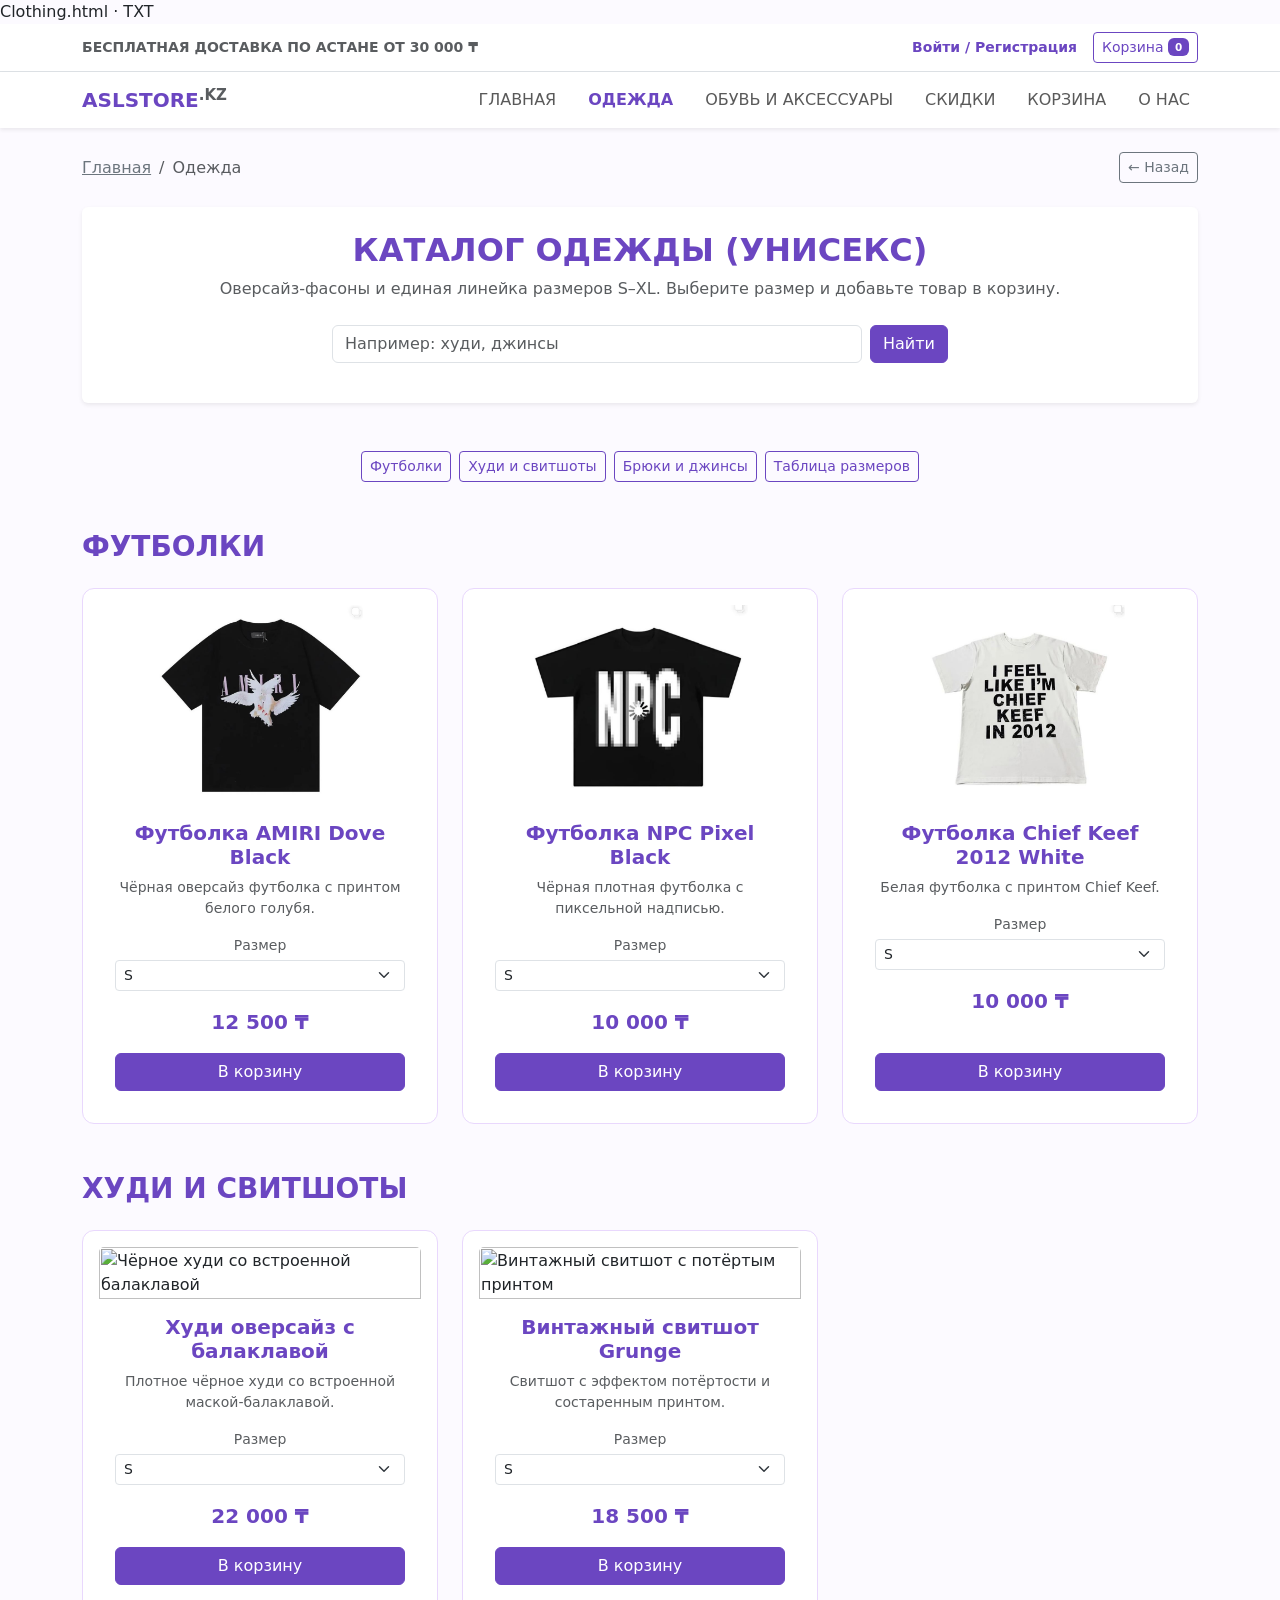
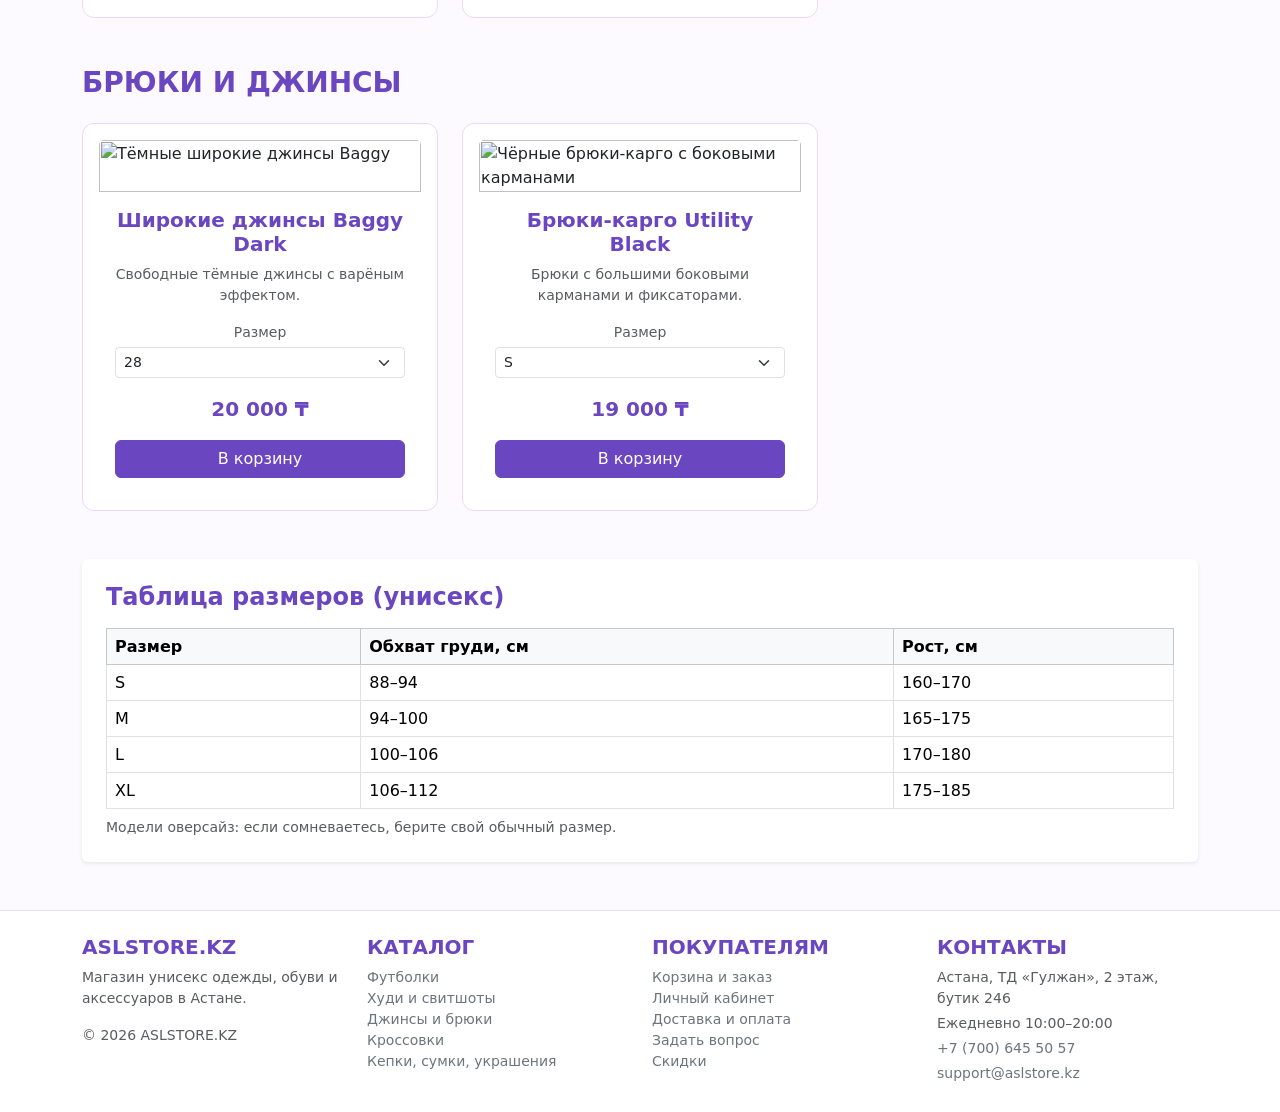
==== asl/clothing.html @ 073415d9 "Cart, registration, payment step, Bootstrap CSS" ====
Clothing.html · TXT
<!DOCTYPE html>
<html lang="ru">
<head>
    <meta charset="UTF-8">
    <meta name="viewport" content="width=device-width, initial-scale=1.0">
    <meta name="description" content="ASLSTORE.KZ — унисекс одежда, обувь и аксессуары. Астана, ТД «Гулжан», бутик 246.">
    <title>Одежда — ASLSTORE.KZ</title>
    <!-- Bootstrap 5.3.3 -->
    <link href="https://cdn.jsdelivr.net/npm/bootstrap@5.3.3/dist/css/bootstrap.min.css" rel="stylesheet">
    <!-- Свои стили: base — цвета бренда, azhar — каталог, akdana — корзина и оплата -->
    <link rel="stylesheet" href="css/base.css">
    <link rel="stylesheet" href="css/azhar.css">
    <link rel="stylesheet" href="css/akdana.css">
</head>
<body>
 
    <!-- Шапка: верхняя планка + навигация -->
    <header class="sticky-top">
        <!-- container-fluid: планка на всю ширину экрана -->
        <div class="container-fluid bg-white border-bottom py-2">
            <div class="container d-flex flex-wrap justify-content-between align-items-center gap-2">
                <small class="text-muted fw-bold">БЕСПЛАТНАЯ ДОСТАВКА ПО АСТАНЕ ОТ 30 000 ₸</small>
                <div class="d-flex align-items-center gap-3">
                    <a href="order.html#account" id="account-link" class="text-decoration-none text-purple fw-bold small"><span id="account-name">Войти / Регистрация</span></a>
                    <a href="order.html" id="cart-link" class="btn btn-sm btn-outline-purple">Корзина <span id="cart-count" class="badge bg-purple">0</span></a>
                </div>
            </div>
        </div>
        <nav class="navbar navbar-expand-lg navbar-light bg-white shadow-sm" aria-label="Главное меню">
            <div class="container">
                <a class="navbar-brand fw-bold text-purple" href="index.html">ASLSTORE<sup class="text-muted">.KZ</sup></a>
                <button class="navbar-toggler" type="button" data-bs-toggle="collapse" data-bs-target="#navbarNav" aria-controls="navbarNav" aria-expanded="false" aria-label="Открыть меню">
                    <span class="navbar-toggler-icon"></span>
                </button>
                <div class="collapse navbar-collapse justify-content-end" id="navbarNav">
                    <ul class="navbar-nav gap-lg-3">
                    <li class="nav-item"><a class="nav-link" href="index.html">ГЛАВНАЯ</a></li>
                    <li class="nav-item"><a class="nav-link active" href="clothing.html" aria-current="page">ОДЕЖДА</a></li>
                    <li class="nav-item"><a class="nav-link" href="shoesandacc.html">ОБУВЬ И АКСЕССУАРЫ</a></li>
                    <li class="nav-item"><a class="nav-link" href="sale.html">СКИДКИ</a></li>
                    <li class="nav-item"><a class="nav-link" href="order.html">КОРЗИНА</a></li>
                    <li class="nav-item"><a class="nav-link" href="colophon.html">О НАС</a></li>
                    </ul>
                </div>
            </div>
        </nav>
    </header>
<main class="container my-4">
        <!-- Навигация назад: хлебные крошки + кнопка «Назад» (Bootstrap breadcrumb) -->
        <nav class="d-flex flex-wrap justify-content-between align-items-center gap-2 mb-4" aria-label="Навигационная цепочка">
            <ol class="breadcrumb mb-0">
                <li class="breadcrumb-item"><a href="index.html" class="link-secondary">Главная</a></li>
                <li class="breadcrumb-item active" aria-current="page">Одежда</li>
            </ol>
            <a href="index.html" class="btn btn-sm btn-outline-secondary js-back">← Назад</a>
        </nav>
 
 
        <section class="p-4 bg-white rounded shadow-sm text-center mb-5">
            <h1 class="h2 text-purple fw-bold">КАТАЛОГ ОДЕЖДЫ (УНИСЕКС)</h1>
            <p class="text-muted mb-0">Оверсайз-фасоны и единая линейка размеров S–XL. Выберите размер и добавьте товар в корзину.</p>
            <form id="search-form" class="row g-2 justify-content-center mt-3" action="clothing.html" method="get" role="search">
                <div class="col-12 col-sm-8 col-md-6">
                    <label for="search-input" class="visually-hidden">Поиск по одежде</label>
                    <input type="search" id="search-input" name="q" class="form-control" placeholder="Например: худи, джинсы">
                </div>
                <div class="col-12 col-sm-auto">
                    <button type="submit" class="btn btn-purple w-100">Найти</button>
                </div>
            </form>
            <p id="search-empty" class="d-none text-danger small mt-2 mb-0">Ничего не найдено. Попробуйте другое слово.</p>
        </section>
 
        <nav class="d-flex flex-wrap gap-2 justify-content-center mb-5" aria-label="Разделы каталога">
            <a href="#tops" class="btn btn-sm btn-outline-purple filter-btn" data-filter="tops">Футболки</a>
            <a href="#hoodies" class="btn btn-sm btn-outline-purple filter-btn" data-filter="hoodies">Худи и свитшоты</a>
            <a href="#bottoms" class="btn btn-sm btn-outline-purple filter-btn" data-filter="bottoms">Брюки и джинсы</a>
            <a href="#size-guide" class="btn btn-sm btn-outline-purple">Таблица размеров</a>
        </nav>
 
        <section id="tops" class="mb-5">
            <h2 class="h3 text-purple fw-bold mb-4">ФУТБОЛКИ</h2>
            <div class="row g-4">
                <div class="col-12 col-md-6 col-lg-4">
                    <article id="product-amiri-dove" class="card h-100 border-0 product-card p-3 position-relative" data-product-id="amiri-dove" data-name="Футболка AMIRI Dove Black" data-price="12500">
                        <img src="imagess/tshirt-amiri.jpeg" class="card-img-top mx-auto product-img" alt="Чёрная футболка AMIRI с белым голубем">
                        <div class="card-body d-flex flex-column text-center">
                            <h3 class="h5 card-title text-purple fw-bold">Футболка AMIRI Dove Black</h3>
                            <p class="text-muted small">Чёрная оверсайз футболка с принтом белого голубя.</p>
                            <label for="size-amiri-dove" class="form-label small text-muted mb-1">Размер</label>
                            <select id="size-amiri-dove" name="size" class="form-select form-select-sm mb-3 size-select"><option value="S">S</option><option value="M">M</option><option value="L">L</option><option value="XL">XL</option></select>
                            <p class="fw-bold text-purple fs-5 mb-3">12 500 ₸</p>
                            <button type="button" class="btn btn-purple mt-auto add-to-cart" data-product-id="amiri-dove">В корзину</button>
                        </div>
                    </article>
                </div>
                <div class="col-12 col-md-6 col-lg-4">
                    <article id="product-npc-pixel" class="card h-100 border-0 product-card p-3 position-relative" data-product-id="npc-pixel" data-name="Футболка NPC Pixel Black" data-price="10000">
                        <img src="imagess/t-shirt-npc.jpeg" class="card-img-top mx-auto product-img" alt="Чёрная футболка с пиксельной надписью NPC">
                        <div class="card-body d-flex flex-column text-center">
                            <h3 class="h5 card-title text-purple fw-bold">Футболка NPC Pixel Black</h3>
                            <p class="text-muted small">Чёрная плотная футболка с пиксельной надписью.</p>
                            <label for="size-npc-pixel" class="form-label small text-muted mb-1">Размер</label>
                            <select id="size-npc-pixel" name="size" class="form-select form-select-sm mb-3 size-select"><option value="S">S</option><option value="M">M</option><option value="L">L</option><option value="XL">XL</option></select>
                            <p class="fw-bold text-purple fs-5 mb-3">10 000 ₸</p>
                            <button type="button" class="btn btn-purple mt-auto add-to-cart" data-product-id="npc-pixel">В корзину</button>
                        </div>
                    </article>
                </div>
                <div class="col-12 col-md-6 col-lg-4">
                    <article id="product-keef-2012" class="card h-100 border-0 product-card p-3 position-relative" data-product-id="keef-2012" data-name="Футболка Chief Keef 2012 White" data-price="10000">
                        <img src="imagess/tshirt2012.jpeg" class="card-img-top mx-auto product-img" alt="Белая футболка с принтом Chief Keef 2012">
                        <div class="card-body d-flex flex-column text-center">
                            <h3 class="h5 card-title text-purple fw-bold">Футболка Chief Keef 2012 White</h3>
                            <p class="text-muted small">Белая футболка с принтом Chief Keef.</p>
                            <label for="size-keef-2012" class="form-label small text-muted mb-1">Размер</label>
                            <select id="size-keef-2012" name="size" class="form-select form-select-sm mb-3 size-select"><option value="S">S</option><option value="M">M</option><option value="L">L</option><option value="XL">XL</option></select>
                            <p class="fw-bold text-purple fs-5 mb-3">10 000 ₸</p>
                            <button type="button" class="btn btn-purple mt-auto add-to-cart" data-product-id="keef-2012">В корзину</button>
                        </div>
                    </article>
                </div>
            </div>
        </section>
 
        <section id="hoodies" class="mb-5">
            <h2 class="h3 text-purple fw-bold mb-4">ХУДИ И СВИТШОТЫ</h2>
            <div class="row g-4">
                <div class="col-12 col-md-6 col-lg-4">
                    <article id="product-hoodie-balaclava" class="card h-100 border-0 product-card p-3 position-relative" data-product-id="hoodie-balaclava" data-name="Худи оверсайз с балаклавой" data-price="22000">
                        <img src="imagess/hoodie-balaclava.jpeg" class="card-img-top mx-auto product-img" alt="Чёрное худи со встроенной балаклавой">
                        <div class="card-body d-flex flex-column text-center">
                            <h3 class="h5 card-title text-purple fw-bold">Худи оверсайз с балаклавой</h3>
                            <p class="text-muted small">Плотное чёрное худи со встроенной маской-балаклавой.</p>
                            <label for="size-hoodie-balaclava" class="form-label small text-muted mb-1">Размер</label>
                            <select id="size-hoodie-balaclava" name="size" class="form-select form-select-sm mb-3 size-select"><option value="S">S</option><option value="M">M</option><option value="L">L</option><option value="XL">XL</option></select>
                            <p class="fw-bold text-purple fs-5 mb-3">22 000 ₸</p>
                            <button type="button" class="btn btn-purple mt-auto add-to-cart" data-product-id="hoodie-balaclava">В корзину</button>
                        </div>
                    </article>
                </div>
                <div class="col-12 col-md-6 col-lg-4">
                    <article id="product-sweat-grunge" class="card h-100 border-0 product-card p-3 position-relative" data-product-id="sweat-grunge" data-name="Винтажный свитшот Grunge" data-price="18500">
                        <img src="imagess/sweatshirt-vintage.jpeg" class="card-img-top mx-auto product-img" alt="Винтажный свитшот с потёртым принтом">
                        <div class="card-body d-flex flex-column text-center">
                            <h3 class="h5 card-title text-purple fw-bold">Винтажный свитшот Grunge</h3>
                            <p class="text-muted small">Свитшот с эффектом потёртости и состаренным принтом.</p>
                            <label for="size-sweat-grunge" class="form-label small text-muted mb-1">Размер</label>
                            <select id="size-sweat-grunge" name="size" class="form-select form-select-sm mb-3 size-select"><option value="S">S</option><option value="M">M</option><option value="L">L</option><option value="XL">XL</option></select>
                            <p class="fw-bold text-purple fs-5 mb-3">18 500 ₸</p>
                            <button type="button" class="btn btn-purple mt-auto add-to-cart" data-product-id="sweat-grunge">В корзину</button>
                        </div>
                    </article>
                </div>
            </div>
        </section>
 
        <section id="bottoms" class="mb-5">
            <h2 class="h3 text-purple fw-bold mb-4">БРЮКИ И ДЖИНСЫ</h2>
            <div class="row g-4">
                <div class="col-12 col-md-6 col-lg-4">
                    <article id="product-jeans-baggy" class="card h-100 border-0 product-card p-3 position-relative" data-product-id="jeans-baggy" data-name="Широкие джинсы Baggy Dark" data-price="20000">
                        <img src="imagess/jeans-baggy.jpeg" class="card-img-top mx-auto product-img" alt="Тёмные широкие джинсы Baggy">
                        <div class="card-body d-flex flex-column text-center">
                            <h3 class="h5 card-title text-purple fw-bold">Широкие джинсы Baggy Dark</h3>
                            <p class="text-muted small">Свободные тёмные джинсы с варёным эффектом.</p>
                            <label for="size-jeans-baggy" class="form-label small text-muted mb-1">Размер</label>
                            <select id="size-jeans-baggy" name="size" class="form-select form-select-sm mb-3 size-select"><option value="28">28</option><option value="30">30</option><option value="32">32</option><option value="34">34</option></select>
                            <p class="fw-bold text-purple fs-5 mb-3">20 000 ₸</p>
                            <button type="button" class="btn btn-purple mt-auto add-to-cart" data-product-id="jeans-baggy">В корзину</button>
                        </div>
                    </article>
                </div>
                <div class="col-12 col-md-6 col-lg-4">
                    <article id="product-cargo-utility" class="card h-100 border-0 product-card p-3 position-relative" data-product-id="cargo-utility" data-name="Брюки-карго Utility Black" data-price="19000">
                        <img src="imagess/cargo-pants.jpeg" class="card-img-top mx-auto product-img" alt="Чёрные брюки-карго с боковыми карманами">
                        <div class="card-body d-flex flex-column text-center">
                            <h3 class="h5 card-title text-purple fw-bold">Брюки-карго Utility Black</h3>
                            <p class="text-muted small">Брюки с большими боковыми карманами и фиксаторами.</p>
                            <label for="size-cargo-utility" class="form-label small text-muted mb-1">Размер</label>
                            <select id="size-cargo-utility" name="size" class="form-select form-select-sm mb-3 size-select"><option value="S">S</option><option value="M">M</option><option value="L">L</option><option value="XL">XL</option></select>
                            <p class="fw-bold text-purple fs-5 mb-3">19 000 ₸</p>
                            <button type="button" class="btn btn-purple mt-auto add-to-cart" data-product-id="cargo-utility">В корзину</button>
                        </div>
                    </article>
                </div>
            </div>
        </section>
 
        <section id="size-guide" class="bg-white p-4 rounded shadow-sm mb-5">
            <h2 class="h4 text-purple fw-bold mb-3">Таблица размеров (унисекс)</h2>
            <div class="table-responsive">
                <table class="table table-bordered mb-0">
                    <thead class="table-light">
                        <tr><th scope="col">Размер</th><th scope="col">Обхват груди, см</th><th scope="col">Рост, см</th></tr>
                    </thead>
                    <tbody>
                        <tr><td>S</td><td>88–94</td><td>160–170</td></tr>
                        <tr><td>M</td><td>94–100</td><td>165–175</td></tr>
                        <tr><td>L</td><td>100–106</td><td>170–180</td></tr>
                        <tr><td>XL</td><td>106–112</td><td>175–185</td></tr>
                    </tbody>
                </table>
            </div>
            <p class="text-muted small mt-2 mb-0">Модели оверсайз: если сомневаетесь, берите свой обычный размер.</p>
        </section>
 
    </main>
 
    <!-- Подвал (одинаковый на всех страницах) -->
    <footer class="bg-white border-top mt-5">
        <div class="container py-4">
            <div class="row g-4">
                <div class="col-12 col-md-6 col-lg-3">
                    <h2 class="h5 text-purple fw-bold">ASLSTORE.KZ</h2>
                    <p class="text-muted small">Магазин унисекс одежды, обуви и аксессуаров в Астане.</p>
                    <p class="text-muted small mb-0">&copy; 2026 ASLSTORE.KZ</p>
                </div>
                <div class="col-12 col-md-6 col-lg-3">
                    <h2 class="h5 text-purple fw-bold">КАТАЛОГ</h2>
                    <ul class="list-unstyled small">
                        <li><a href="clothing.html#tops" class="link-secondary text-decoration-none">Футболки</a></li>
                        <li><a href="clothing.html#hoodies" class="link-secondary text-decoration-none">Худи и свитшоты</a></li>
                        <li><a href="clothing.html#bottoms" class="link-secondary text-decoration-none">Джинсы и брюки</a></li>
                        <li><a href="shoesandacc.html#sneakers" class="link-secondary text-decoration-none">Кроссовки</a></li>
                        <li><a href="shoesandacc.html#accessories" class="link-secondary text-decoration-none">Кепки, сумки, украшения</a></li>
                    </ul>
                </div>
                <div class="col-12 col-md-6 col-lg-3">
                    <h2 class="h5 text-purple fw-bold">ПОКУПАТЕЛЯМ</h2>
                    <ul class="list-unstyled small">
                        <li><a href="order.html" class="link-secondary text-decoration-none">Корзина и заказ</a></li>
                        <li><a href="order.html#account" class="link-secondary text-decoration-none">Личный кабинет</a></li>
                        <li><a href="colophon.html#delivery" class="link-secondary text-decoration-none">Доставка и оплата</a></li>
                        <li><a href="colophon.html#feedback" class="link-secondary text-decoration-none">Задать вопрос</a></li>
                        <li><a href="sale.html" class="link-secondary text-decoration-none">Скидки</a></li>
                    </ul>
                </div>
                <div class="col-12 col-md-6 col-lg-3">
                    <h2 class="h5 text-purple fw-bold">КОНТАКТЫ</h2>
                    <address class="text-muted small mb-0">
                        <p class="mb-1">Астана, ТД «Гулжан», 2 этаж, бутик 246</p>
                        <p class="mb-1">Ежедневно 10:00–20:00</p>
                        <p class="mb-1"><a href="tel:+77006455057" class="link-secondary text-decoration-none">+7 (700) 645 50 57</a></p>
                        <p class="mb-0"><a href="mailto:support@aslstore.kz" class="link-secondary text-decoration-none">support@aslstore.kz</a></p>
                    </address>
                </div>
            </div>
        </div>
    </footer>
 
    <!-- Bootstrap JS: кнопка меню на телефоне -->
    <script src="https://cdn.jsdelivr.net/npm/bootstrap@5.3.3/dist/js/bootstrap.bundle.min.js"></script>
    <!-- Наш скрипт: корзина, аккаунт, заказ -->
    <script src="js/main.js"></script>
</body>
</html>
---- asl/css/base.css ----
/* base.css — общие цвета бренда. Всё остальное оформление сделано классами Bootstrap. */
:root {
    --purple: #6b46c1;
    --purple-dark: #553c9a;
    --purple-light: #e9d8fd;
}

body {
    background-color: #fcfaff;
}

/* Фиолетовый цвет бренда (в Bootstrap такого цвета нет) */
.text-purple { color: var(--purple) !important; }
.bg-purple { background-color: var(--purple) !important; }

.btn-purple {
    --bs-btn-bg: var(--purple);
    --bs-btn-border-color: var(--purple);
    --bs-btn-color: #ffffff;
    --bs-btn-hover-bg: var(--purple-dark);
    --bs-btn-hover-border-color: var(--purple-dark);
    --bs-btn-hover-color: #ffffff;
    --bs-btn-active-bg: var(--purple-dark);
    --bs-btn-disabled-bg: var(--purple);
    --bs-btn-disabled-border-color: var(--purple);
}

.btn-outline-purple {
    --bs-btn-color: var(--purple);
    --bs-btn-border-color: var(--purple);
    --bs-btn-hover-bg: var(--purple);
    --bs-btn-hover-border-color: var(--purple);
    --bs-btn-hover-color: #ffffff;
    --bs-btn-active-bg: var(--purple-dark);
    --bs-btn-active-color: #ffffff;
}

/* Активная страница в меню */
.navbar .nav-link.active {
    color: var(--purple);
    font-weight: 700;
}
---- asl/css/azhar.css ----
.product-card {
    border: 1px solid var(--purple-light) !important;
    border-radius: 12px;
    transition: transform 0.2s ease, box-shadow 0.2s ease;
}
 
.product-card:hover {
    transform: translateY(-4px);
    box-shadow: 0 8px 20px rgba(107, 70, 193, 0.15);
}
 
.product-img {
    max-height: 200px;
    object-fit: contain;
}
---- asl/css/akdana.css ----
/* akdana.css — корзина, шаги оформления и оплата */
 
/* Итог заказа «прилипает» под шапкой на компьютере */
@media (min-width: 992px) {
    .order-summary {
        position: sticky;
        top: 140px;
    }
}
 
/* Шаги оформления: 1 Корзина → 2 Данные → 3 Оплата → 4 Готово */
.checkout-steps li {
    border-top: 3px solid var(--purple-light);
}
.checkout-steps li.done,
.checkout-steps li.active {
    border-top-color: var(--purple);
}
.checkout-steps li.active {
    color: var(--purple);
    font-weight: 700;
}
 
/* Выбранный способ оплаты */
.pay-option {
    cursor: pointer;
}
.pay-option:has(input:checked) {
    border-color: var(--purple) !important;
    box-shadow: 0 0 0 2px var(--purple-light);
}
 
/* Логотип банка: если файла картинки нет, видна буква на цвете банка */
.pay-logo {
    width: 40px;
    height: 40px;
}
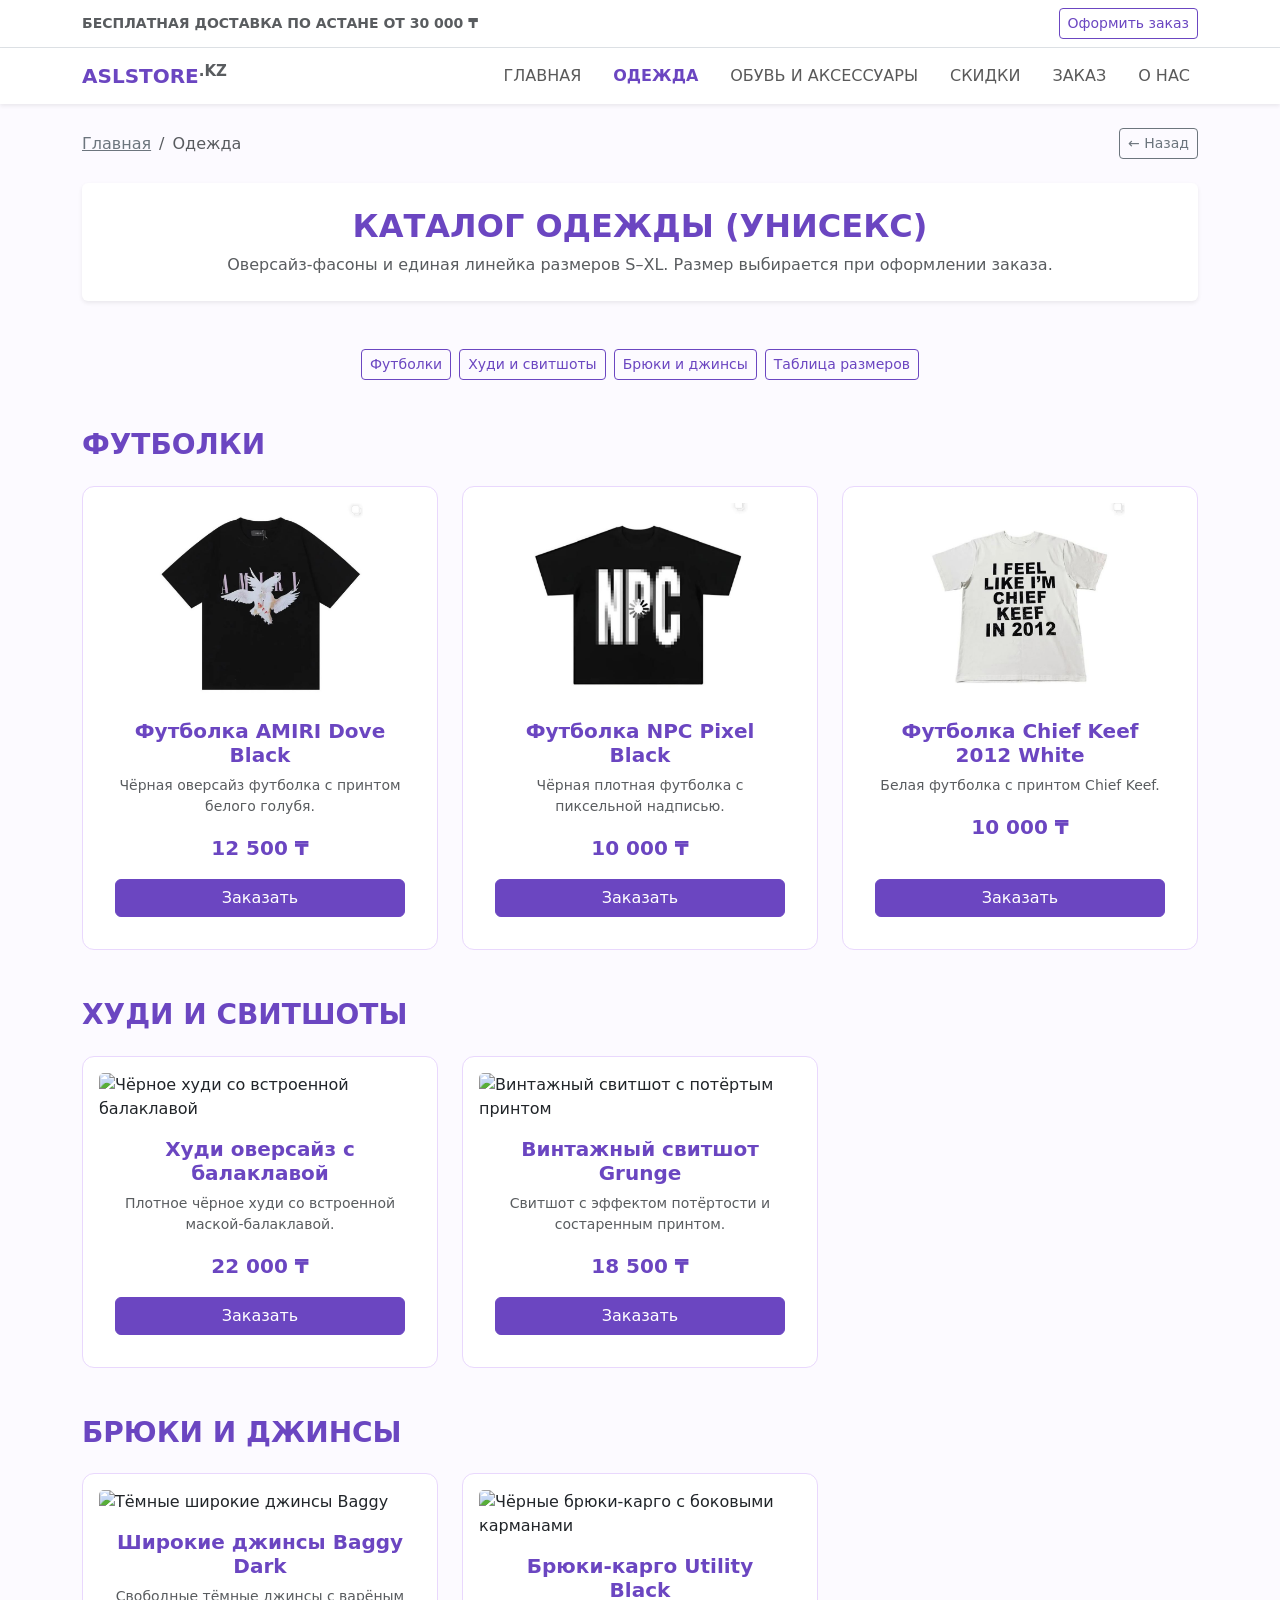
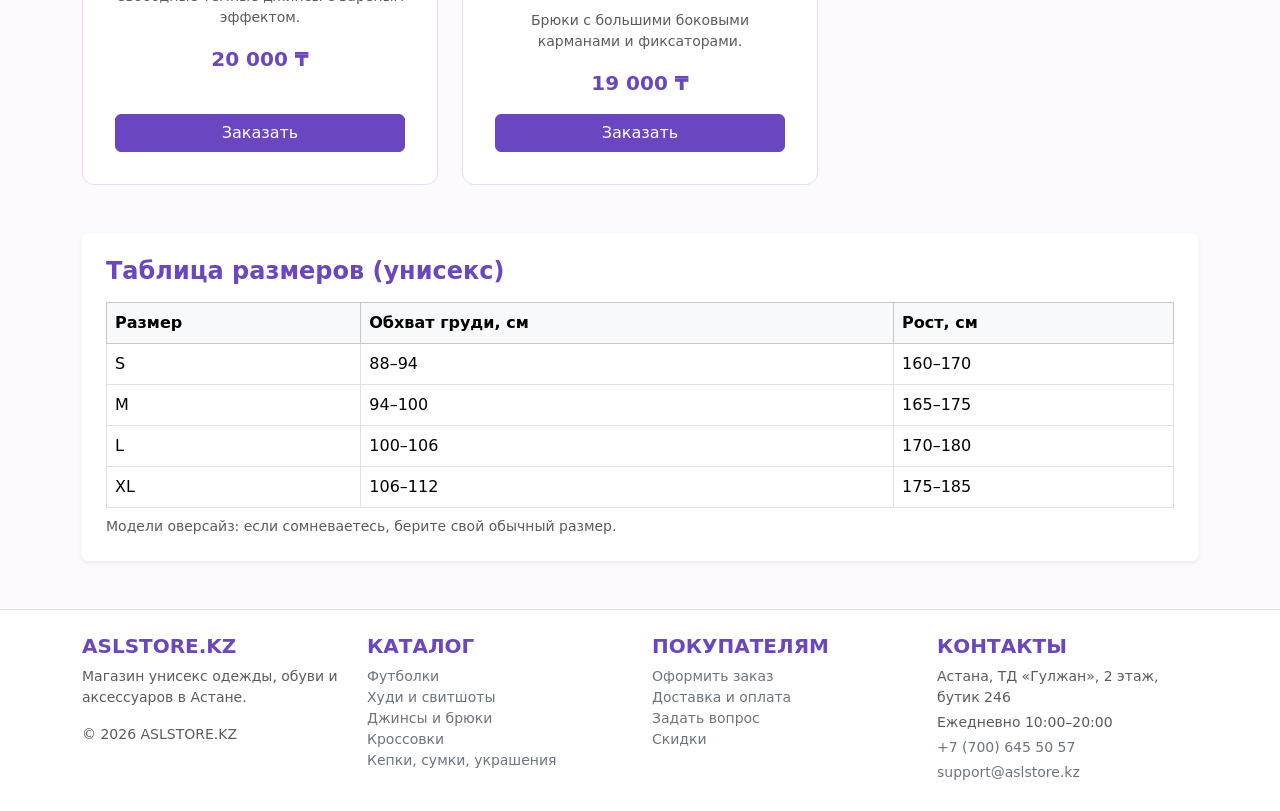
==== commit f00aa96a: "Cart, registration, payment step, Bootstrap CSS" ====
--- a/asl/clothing.html
+++ b/asl/clothing.html
@@ -1,4 +1,3 @@
-Clothing.html · TXT
 <!DOCTYPE html>
 <html lang="ru">
 <head>
@@ -14,32 +13,26 @@
     <link rel="stylesheet" href="css/akdana.css">
 </head>
 <body>
- 
+
     <!-- Шапка: верхняя планка + навигация -->
     <header class="sticky-top">
         <!-- container-fluid: планка на всю ширину экрана -->
         <div class="container-fluid bg-white border-bottom py-2">
             <div class="container d-flex flex-wrap justify-content-between align-items-center gap-2">
                 <small class="text-muted fw-bold">БЕСПЛАТНАЯ ДОСТАВКА ПО АСТАНЕ ОТ 30 000 ₸</small>
-                <div class="d-flex align-items-center gap-3">
-                    <a href="order.html#account" id="account-link" class="text-decoration-none text-purple fw-bold small"><span id="account-name">Войти / Регистрация</span></a>
-                    <a href="order.html" id="cart-link" class="btn btn-sm btn-outline-purple">Корзина <span id="cart-count" class="badge bg-purple">0</span></a>
-                </div>
+                <a href="order.html" id="cart-link" class="btn btn-sm btn-outline-purple">Оформить заказ <span id="cart-count" class="badge bg-purple hidden" data-count="0">0</span></a>
             </div>
         </div>
-        <nav class="navbar navbar-expand-lg navbar-light bg-white shadow-sm" aria-label="Главное меню">
-            <div class="container">
+        <nav class="navbar navbar-expand navbar-light bg-white shadow-sm" aria-label="Главное меню">
+            <div class="container flex-wrap">
                 <a class="navbar-brand fw-bold text-purple" href="index.html">ASLSTORE<sup class="text-muted">.KZ</sup></a>
-                <button class="navbar-toggler" type="button" data-bs-toggle="collapse" data-bs-target="#navbarNav" aria-controls="navbarNav" aria-expanded="false" aria-label="Открыть меню">
-                    <span class="navbar-toggler-icon"></span>
-                </button>
-                <div class="collapse navbar-collapse justify-content-end" id="navbarNav">
-                    <ul class="navbar-nav gap-lg-3">
+                <div class="navbar-nav-wrap ms-lg-auto" id="navbarNav">
+                    <ul class="navbar-nav flex-wrap column-gap-3">
                     <li class="nav-item"><a class="nav-link" href="index.html">ГЛАВНАЯ</a></li>
                     <li class="nav-item"><a class="nav-link active" href="clothing.html" aria-current="page">ОДЕЖДА</a></li>
                     <li class="nav-item"><a class="nav-link" href="shoesandacc.html">ОБУВЬ И АКСЕССУАРЫ</a></li>
                     <li class="nav-item"><a class="nav-link" href="sale.html">СКИДКИ</a></li>
-                    <li class="nav-item"><a class="nav-link" href="order.html">КОРЗИНА</a></li>
+                    <li class="nav-item"><a class="nav-link" href="order.html">ЗАКАЗ</a></li>
                     <li class="nav-item"><a class="nav-link" href="colophon.html">О НАС</a></li>
                     </ul>
                 </div>
@@ -55,30 +48,20 @@
             </ol>
             <a href="index.html" class="btn btn-sm btn-outline-secondary js-back">← Назад</a>
         </nav>
- 
- 
+
+
         <section class="p-4 bg-white rounded shadow-sm text-center mb-5">
             <h1 class="h2 text-purple fw-bold">КАТАЛОГ ОДЕЖДЫ (УНИСЕКС)</h1>
-            <p class="text-muted mb-0">Оверсайз-фасоны и единая линейка размеров S–XL. Выберите размер и добавьте товар в корзину.</p>
-            <form id="search-form" class="row g-2 justify-content-center mt-3" action="clothing.html" method="get" role="search">
-                <div class="col-12 col-sm-8 col-md-6">
-                    <label for="search-input" class="visually-hidden">Поиск по одежде</label>
-                    <input type="search" id="search-input" name="q" class="form-control" placeholder="Например: худи, джинсы">
-                </div>
-                <div class="col-12 col-sm-auto">
-                    <button type="submit" class="btn btn-purple w-100">Найти</button>
-                </div>
-            </form>
-            <p id="search-empty" class="d-none text-danger small mt-2 mb-0">Ничего не найдено. Попробуйте другое слово.</p>
-        </section>
- 
+            <p class="text-muted mb-0">Оверсайз-фасоны и единая линейка размеров S–XL. Размер выбирается при оформлении заказа.</p>
+        </section>
+
         <nav class="d-flex flex-wrap gap-2 justify-content-center mb-5" aria-label="Разделы каталога">
             <a href="#tops" class="btn btn-sm btn-outline-purple filter-btn" data-filter="tops">Футболки</a>
             <a href="#hoodies" class="btn btn-sm btn-outline-purple filter-btn" data-filter="hoodies">Худи и свитшоты</a>
             <a href="#bottoms" class="btn btn-sm btn-outline-purple filter-btn" data-filter="bottoms">Брюки и джинсы</a>
             <a href="#size-guide" class="btn btn-sm btn-outline-purple">Таблица размеров</a>
         </nav>
- 
+
         <section id="tops" class="mb-5">
             <h2 class="h3 text-purple fw-bold mb-4">ФУТБОЛКИ</h2>
             <div class="row g-4">
@@ -88,10 +71,8 @@
                         <div class="card-body d-flex flex-column text-center">
                             <h3 class="h5 card-title text-purple fw-bold">Футболка AMIRI Dove Black</h3>
                             <p class="text-muted small">Чёрная оверсайз футболка с принтом белого голубя.</p>
-                            <label for="size-amiri-dove" class="form-label small text-muted mb-1">Размер</label>
-                            <select id="size-amiri-dove" name="size" class="form-select form-select-sm mb-3 size-select"><option value="S">S</option><option value="M">M</option><option value="L">L</option><option value="XL">XL</option></select>
                             <p class="fw-bold text-purple fs-5 mb-3">12 500 ₸</p>
-                            <button type="button" class="btn btn-purple mt-auto add-to-cart" data-product-id="amiri-dove">В корзину</button>
+                            <a href="order.html" class="btn btn-purple mt-auto add-to-cart" data-product-id="amiri-dove">Заказать</a>
                         </div>
                     </article>
                 </div>
@@ -101,10 +82,8 @@
                         <div class="card-body d-flex flex-column text-center">
                             <h3 class="h5 card-title text-purple fw-bold">Футболка NPC Pixel Black</h3>
                             <p class="text-muted small">Чёрная плотная футболка с пиксельной надписью.</p>
-                            <label for="size-npc-pixel" class="form-label small text-muted mb-1">Размер</label>
-                            <select id="size-npc-pixel" name="size" class="form-select form-select-sm mb-3 size-select"><option value="S">S</option><option value="M">M</option><option value="L">L</option><option value="XL">XL</option></select>
                             <p class="fw-bold text-purple fs-5 mb-3">10 000 ₸</p>
-                            <button type="button" class="btn btn-purple mt-auto add-to-cart" data-product-id="npc-pixel">В корзину</button>
+                            <a href="order.html" class="btn btn-purple mt-auto add-to-cart" data-product-id="npc-pixel">Заказать</a>
                         </div>
                     </article>
                 </div>
@@ -114,16 +93,14 @@
                         <div class="card-body d-flex flex-column text-center">
                             <h3 class="h5 card-title text-purple fw-bold">Футболка Chief Keef 2012 White</h3>
                             <p class="text-muted small">Белая футболка с принтом Chief Keef.</p>
-                            <label for="size-keef-2012" class="form-label small text-muted mb-1">Размер</label>
-                            <select id="size-keef-2012" name="size" class="form-select form-select-sm mb-3 size-select"><option value="S">S</option><option value="M">M</option><option value="L">L</option><option value="XL">XL</option></select>
                             <p class="fw-bold text-purple fs-5 mb-3">10 000 ₸</p>
-                            <button type="button" class="btn btn-purple mt-auto add-to-cart" data-product-id="keef-2012">В корзину</button>
-                        </div>
-                    </article>
-                </div>
-            </div>
-        </section>
- 
+                            <a href="order.html" class="btn btn-purple mt-auto add-to-cart" data-product-id="keef-2012">Заказать</a>
+                        </div>
+                    </article>
+                </div>
+            </div>
+        </section>
+
         <section id="hoodies" class="mb-5">
             <h2 class="h3 text-purple fw-bold mb-4">ХУДИ И СВИТШОТЫ</h2>
             <div class="row g-4">
@@ -133,10 +110,8 @@
                         <div class="card-body d-flex flex-column text-center">
                             <h3 class="h5 card-title text-purple fw-bold">Худи оверсайз с балаклавой</h3>
                             <p class="text-muted small">Плотное чёрное худи со встроенной маской-балаклавой.</p>
-                            <label for="size-hoodie-balaclava" class="form-label small text-muted mb-1">Размер</label>
-                            <select id="size-hoodie-balaclava" name="size" class="form-select form-select-sm mb-3 size-select"><option value="S">S</option><option value="M">M</option><option value="L">L</option><option value="XL">XL</option></select>
                             <p class="fw-bold text-purple fs-5 mb-3">22 000 ₸</p>
-                            <button type="button" class="btn btn-purple mt-auto add-to-cart" data-product-id="hoodie-balaclava">В корзину</button>
+                            <a href="order.html" class="btn btn-purple mt-auto add-to-cart" data-product-id="hoodie-balaclava">Заказать</a>
                         </div>
                     </article>
                 </div>
@@ -146,16 +121,14 @@
                         <div class="card-body d-flex flex-column text-center">
                             <h3 class="h5 card-title text-purple fw-bold">Винтажный свитшот Grunge</h3>
                             <p class="text-muted small">Свитшот с эффектом потёртости и состаренным принтом.</p>
-                            <label for="size-sweat-grunge" class="form-label small text-muted mb-1">Размер</label>
-                            <select id="size-sweat-grunge" name="size" class="form-select form-select-sm mb-3 size-select"><option value="S">S</option><option value="M">M</option><option value="L">L</option><option value="XL">XL</option></select>
                             <p class="fw-bold text-purple fs-5 mb-3">18 500 ₸</p>
-                            <button type="button" class="btn btn-purple mt-auto add-to-cart" data-product-id="sweat-grunge">В корзину</button>
-                        </div>
-                    </article>
-                </div>
-            </div>
-        </section>
- 
+                            <a href="order.html" class="btn btn-purple mt-auto add-to-cart" data-product-id="sweat-grunge">Заказать</a>
+                        </div>
+                    </article>
+                </div>
+            </div>
+        </section>
+
         <section id="bottoms" class="mb-5">
             <h2 class="h3 text-purple fw-bold mb-4">БРЮКИ И ДЖИНСЫ</h2>
             <div class="row g-4">
@@ -165,10 +138,8 @@
                         <div class="card-body d-flex flex-column text-center">
                             <h3 class="h5 card-title text-purple fw-bold">Широкие джинсы Baggy Dark</h3>
                             <p class="text-muted small">Свободные тёмные джинсы с варёным эффектом.</p>
-                            <label for="size-jeans-baggy" class="form-label small text-muted mb-1">Размер</label>
-                            <select id="size-jeans-baggy" name="size" class="form-select form-select-sm mb-3 size-select"><option value="28">28</option><option value="30">30</option><option value="32">32</option><option value="34">34</option></select>
                             <p class="fw-bold text-purple fs-5 mb-3">20 000 ₸</p>
-                            <button type="button" class="btn btn-purple mt-auto add-to-cart" data-product-id="jeans-baggy">В корзину</button>
+                            <a href="order.html" class="btn btn-purple mt-auto add-to-cart" data-product-id="jeans-baggy">Заказать</a>
                         </div>
                     </article>
                 </div>
@@ -178,16 +149,14 @@
                         <div class="card-body d-flex flex-column text-center">
                             <h3 class="h5 card-title text-purple fw-bold">Брюки-карго Utility Black</h3>
                             <p class="text-muted small">Брюки с большими боковыми карманами и фиксаторами.</p>
-                            <label for="size-cargo-utility" class="form-label small text-muted mb-1">Размер</label>
-                            <select id="size-cargo-utility" name="size" class="form-select form-select-sm mb-3 size-select"><option value="S">S</option><option value="M">M</option><option value="L">L</option><option value="XL">XL</option></select>
                             <p class="fw-bold text-purple fs-5 mb-3">19 000 ₸</p>
-                            <button type="button" class="btn btn-purple mt-auto add-to-cart" data-product-id="cargo-utility">В корзину</button>
-                        </div>
-                    </article>
-                </div>
-            </div>
-        </section>
- 
+                            <a href="order.html" class="btn btn-purple mt-auto add-to-cart" data-product-id="cargo-utility">Заказать</a>
+                        </div>
+                    </article>
+                </div>
+            </div>
+        </section>
+
         <section id="size-guide" class="bg-white p-4 rounded shadow-sm mb-5">
             <h2 class="h4 text-purple fw-bold mb-3">Таблица размеров (унисекс)</h2>
             <div class="table-responsive">
@@ -205,9 +174,9 @@
             </div>
             <p class="text-muted small mt-2 mb-0">Модели оверсайз: если сомневаетесь, берите свой обычный размер.</p>
         </section>
- 
+
     </main>
- 
+
     <!-- Подвал (одинаковый на всех страницах) -->
     <footer class="bg-white border-top mt-5">
         <div class="container py-4">
@@ -230,8 +199,7 @@
                 <div class="col-12 col-md-6 col-lg-3">
                     <h2 class="h5 text-purple fw-bold">ПОКУПАТЕЛЯМ</h2>
                     <ul class="list-unstyled small">
-                        <li><a href="order.html" class="link-secondary text-decoration-none">Корзина и заказ</a></li>
-                        <li><a href="order.html#account" class="link-secondary text-decoration-none">Личный кабинет</a></li>
+                        <li><a href="order.html" class="link-secondary text-decoration-none">Оформить заказ</a></li>
                         <li><a href="colophon.html#delivery" class="link-secondary text-decoration-none">Доставка и оплата</a></li>
                         <li><a href="colophon.html#feedback" class="link-secondary text-decoration-none">Задать вопрос</a></li>
                         <li><a href="sale.html" class="link-secondary text-decoration-none">Скидки</a></li>
@@ -249,10 +217,5 @@
             </div>
         </div>
     </footer>
- 
-    <!-- Bootstrap JS: кнопка меню на телефоне -->
-    <script src="https://cdn.jsdelivr.net/npm/bootstrap@5.3.3/dist/js/bootstrap.bundle.min.js"></script>
-    <!-- Наш скрипт: корзина, аккаунт, заказ -->
-    <script src="js/main.js"></script>
 </body>
 </html>
--- a/asl/css/base.css
+++ b/asl/css/base.css
@@ -39,4 +39,10 @@
 .navbar .nav-link.active {
     color: var(--purple);
     font-weight: 700;
-}+}
+
+/* Классы состояний — заготовки для будущего JavaScript */
+.hidden { display: none !important; }
+.selected { border-color: var(--purple) !important; }
+.error { border-color: #dc3545 !important; }
+.success { border-left: 5px solid #198754; }
--- a/asl/css/azhar.css
+++ b/asl/css/azhar.css
@@ -1,17 +1,16 @@
-
+/* azhar.css — карточки товаров в каталоге */
 .product-card {
     border: 1px solid var(--purple-light) !important;
     border-radius: 12px;
     transition: transform 0.2s ease, box-shadow 0.2s ease;
 }
- 
+
 .product-card:hover {
     transform: translateY(-4px);
     box-shadow: 0 8px 20px rgba(107, 70, 193, 0.15);
 }
- 
+
 .product-img {
     max-height: 200px;
     object-fit: contain;
-}
- +}
--- a/asl/css/akdana.css
+++ b/asl/css/akdana.css
@@ -1,5 +1,5 @@
 /* akdana.css — корзина, шаги оформления и оплата */
- 
+
 /* Итог заказа «прилипает» под шапкой на компьютере */
 @media (min-width: 992px) {
     .order-summary {
@@ -7,20 +7,26 @@
         top: 140px;
     }
 }
- 
-/* Шаги оформления: 1 Корзина → 2 Данные → 3 Оплата → 4 Готово */
+
+/* Шаги оформления: 1 Товары → 2 Данные → 3 Оплата → 4 Готово */
 .checkout-steps li {
-    border-top: 3px solid var(--purple-light);
+    border-top: 3px solid var(--purple);
 }
-.checkout-steps li.done,
-.checkout-steps li.active {
-    border-top-color: var(--purple);
+
+/* Подтверждение без JavaScript: скрыто, пока адрес не заканчивается на #order-done */
+.order-done,
+.feedback-done {
+    display: none;
 }
-.checkout-steps li.active {
-    color: var(--purple);
-    font-weight: 700;
+.order-done:target,
+.feedback-done:target {
+    display: block;
 }
- 
+/* Когда заказ принят, форму прячем (селектор «следующий сосед» ~) */
+.order-done:target ~ .checkout {
+    display: none;
+}
+
 /* Выбранный способ оплаты */
 .pay-option {
     cursor: pointer;
@@ -29,10 +35,9 @@
     border-color: var(--purple) !important;
     box-shadow: 0 0 0 2px var(--purple-light);
 }
- 
-/* Логотип банка: если файла картинки нет, видна буква на цвете банка */
+
+/* Логотип банка: если файла нет, object показывает букву на цвете банка */
 .pay-logo {
     width: 40px;
     height: 40px;
-}
- +}
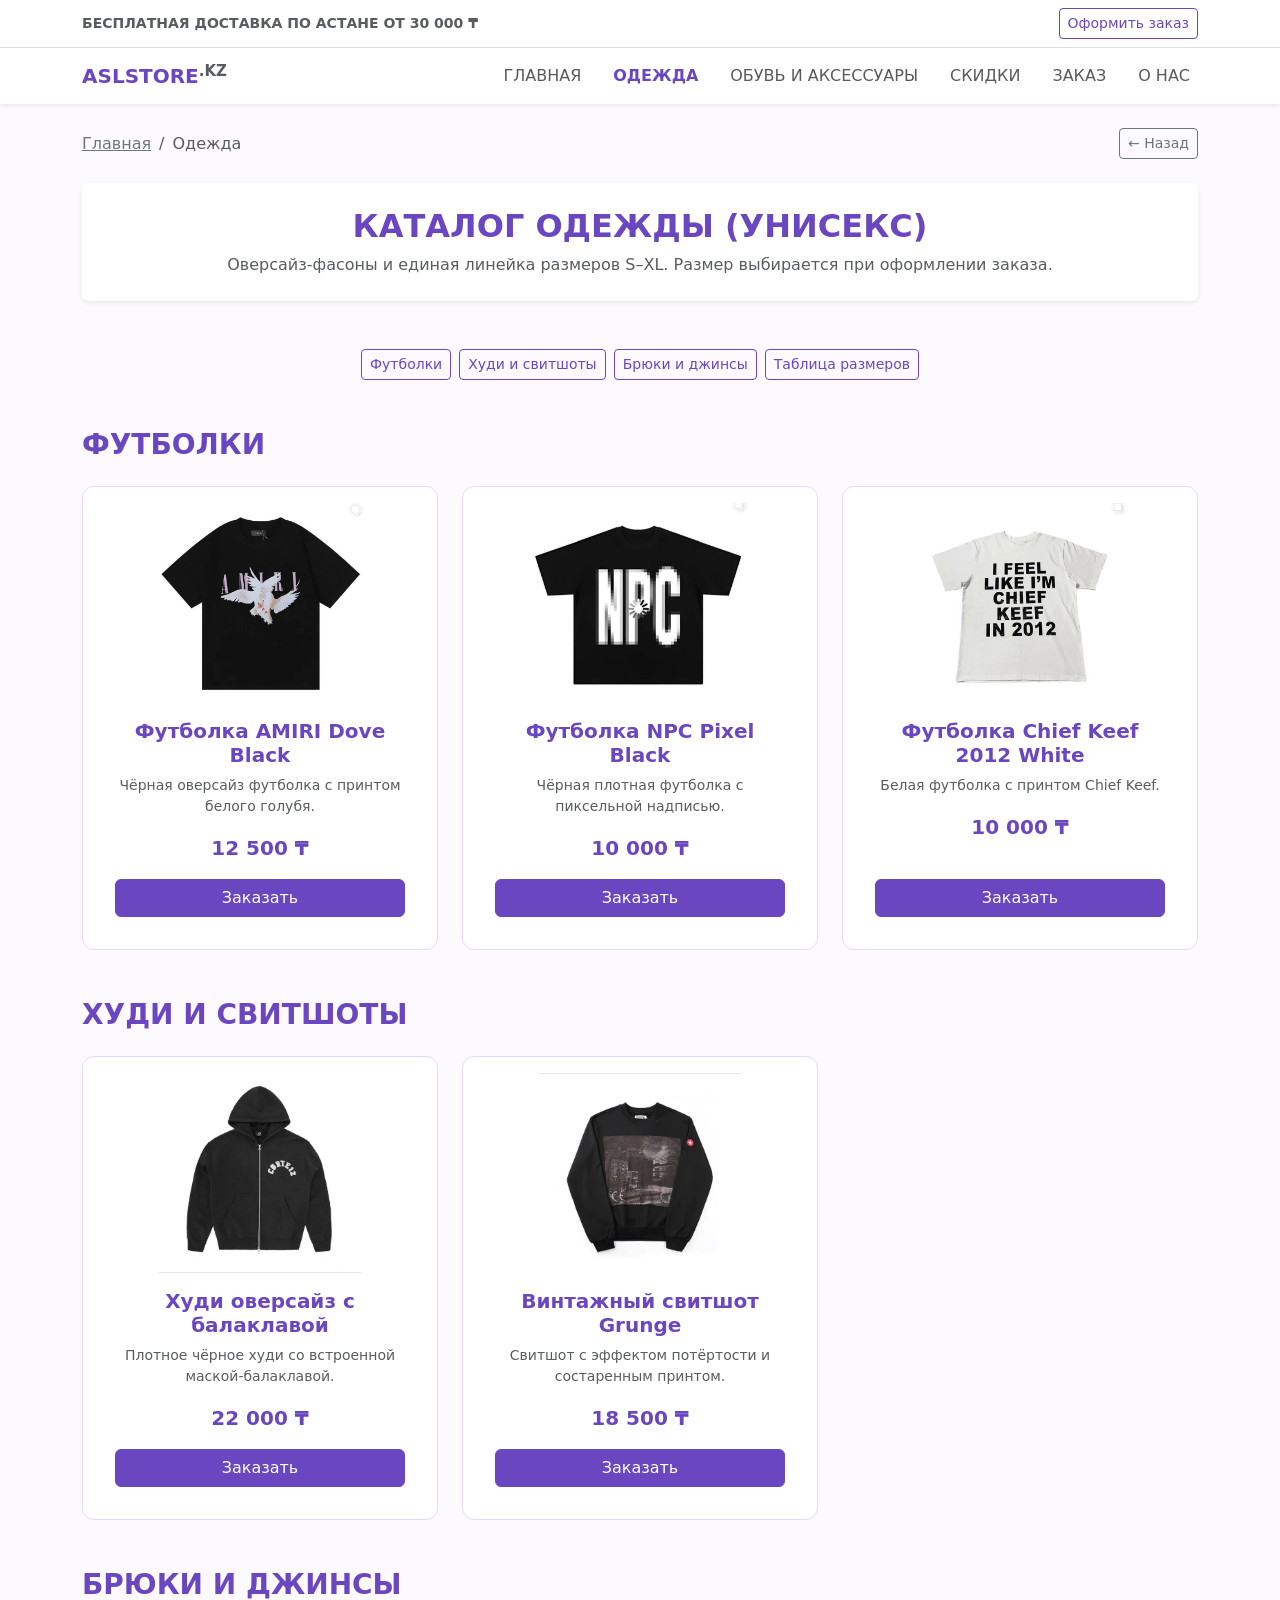
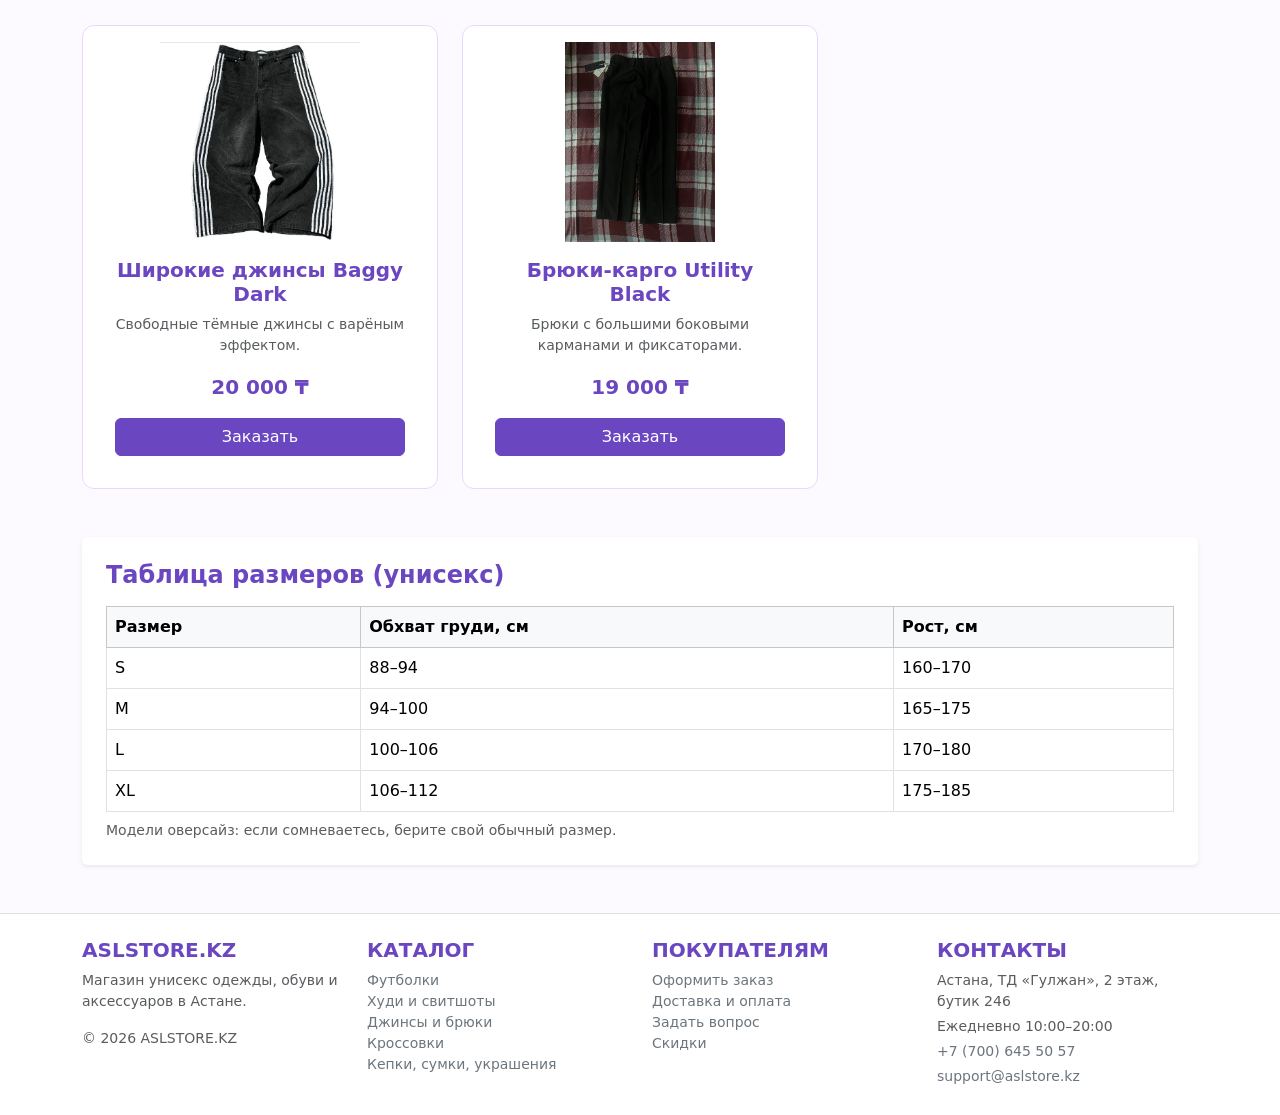
==== commit b41c9c02: "add a photo and icons" ====
--- a/asl/clothing.html
+++ b/asl/clothing.html
@@ -106,7 +106,7 @@
             <div class="row g-4">
                 <div class="col-12 col-md-6 col-lg-4">
                     <article id="product-hoodie-balaclava" class="card h-100 border-0 product-card p-3 position-relative" data-product-id="hoodie-balaclava" data-name="Худи оверсайз с балаклавой" data-price="22000">
-                        <img src="imagess/hoodie-balaclava.jpeg" class="card-img-top mx-auto product-img" alt="Чёрное худи со встроенной балаклавой">
+                        <img src="imagess/corteizzip.jpg" class="card-img-top mx-auto product-img" alt="Чёрное худи со встроенной балаклавой">
                         <div class="card-body d-flex flex-column text-center">
                             <h3 class="h5 card-title text-purple fw-bold">Худи оверсайз с балаклавой</h3>
                             <p class="text-muted small">Плотное чёрное худи со встроенной маской-балаклавой.</p>
@@ -117,7 +117,7 @@
                 </div>
                 <div class="col-12 col-md-6 col-lg-4">
                     <article id="product-sweat-grunge" class="card h-100 border-0 product-card p-3 position-relative" data-product-id="sweat-grunge" data-name="Винтажный свитшот Grunge" data-price="18500">
-                        <img src="imagess/sweatshirt-vintage.jpeg" class="card-img-top mx-auto product-img" alt="Винтажный свитшот с потёртым принтом">
+                        <img src="imagess/свитшот.jpg" class="card-img-top mx-auto product-img" alt="Винтажный свитшот с потёртым принтом">
                         <div class="card-body d-flex flex-column text-center">
                             <h3 class="h5 card-title text-purple fw-bold">Винтажный свитшот Grunge</h3>
                             <p class="text-muted small">Свитшот с эффектом потёртости и состаренным принтом.</p>
@@ -134,7 +134,7 @@
             <div class="row g-4">
                 <div class="col-12 col-md-6 col-lg-4">
                     <article id="product-jeans-baggy" class="card h-100 border-0 product-card p-3 position-relative" data-product-id="jeans-baggy" data-name="Широкие джинсы Baggy Dark" data-price="20000">
-                        <img src="imagess/jeans-baggy.jpeg" class="card-img-top mx-auto product-img" alt="Тёмные широкие джинсы Baggy">
+                        <img src="imagess/джинсы.jpg" class="card-img-top mx-auto product-img" alt="Тёмные широкие джинсы Baggy">
                         <div class="card-body d-flex flex-column text-center">
                             <h3 class="h5 card-title text-purple fw-bold">Широкие джинсы Baggy Dark</h3>
                             <p class="text-muted small">Свободные тёмные джинсы с варёным эффектом.</p>
@@ -145,7 +145,7 @@
                 </div>
                 <div class="col-12 col-md-6 col-lg-4">
                     <article id="product-cargo-utility" class="card h-100 border-0 product-card p-3 position-relative" data-product-id="cargo-utility" data-name="Брюки-карго Utility Black" data-price="19000">
-                        <img src="imagess/cargo-pants.jpeg" class="card-img-top mx-auto product-img" alt="Чёрные брюки-карго с боковыми карманами">
+                        <img src="imagess/брюки.jpg" class="card-img-top mx-auto product-img" alt="Чёрные брюки-карго с боковыми карманами">
                         <div class="card-body d-flex flex-column text-center">
                             <h3 class="h5 card-title text-purple fw-bold">Брюки-карго Utility Black</h3>
                             <p class="text-muted small">Брюки с большими боковыми карманами и фиксаторами.</p>
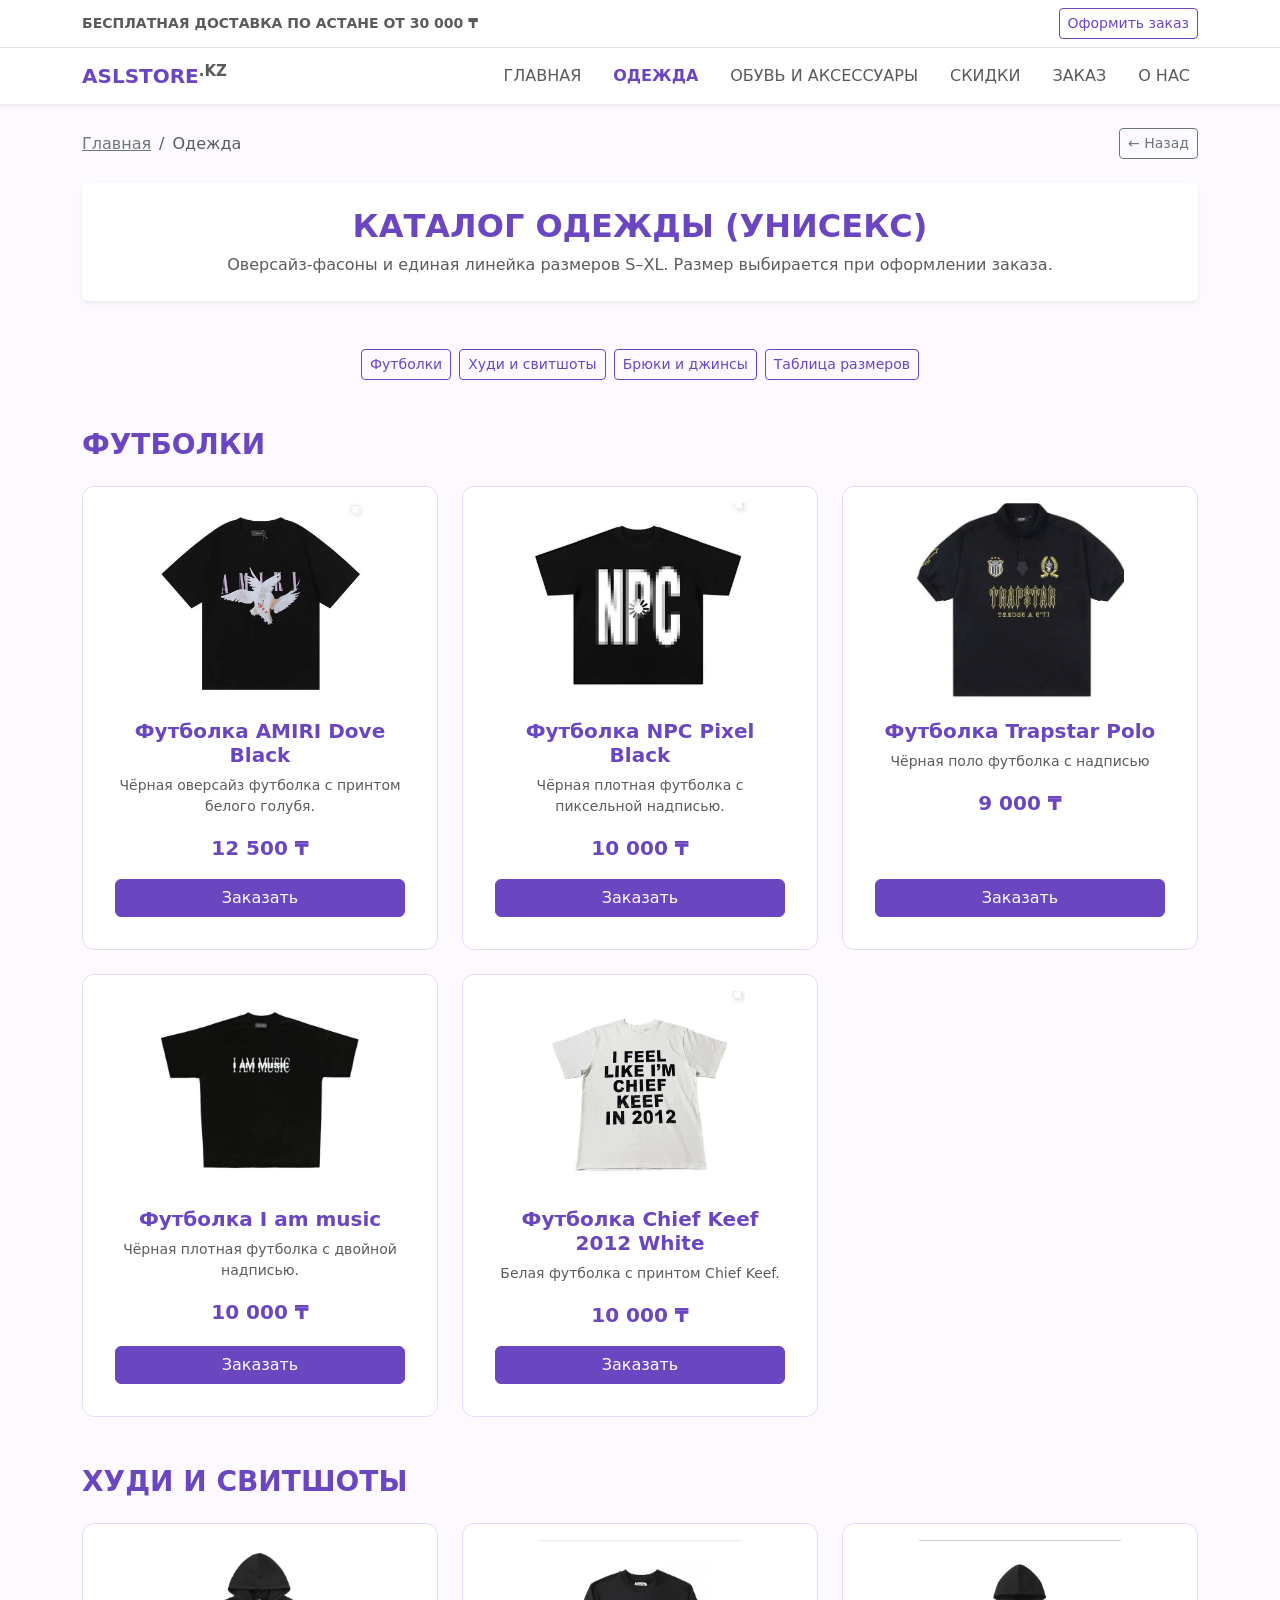
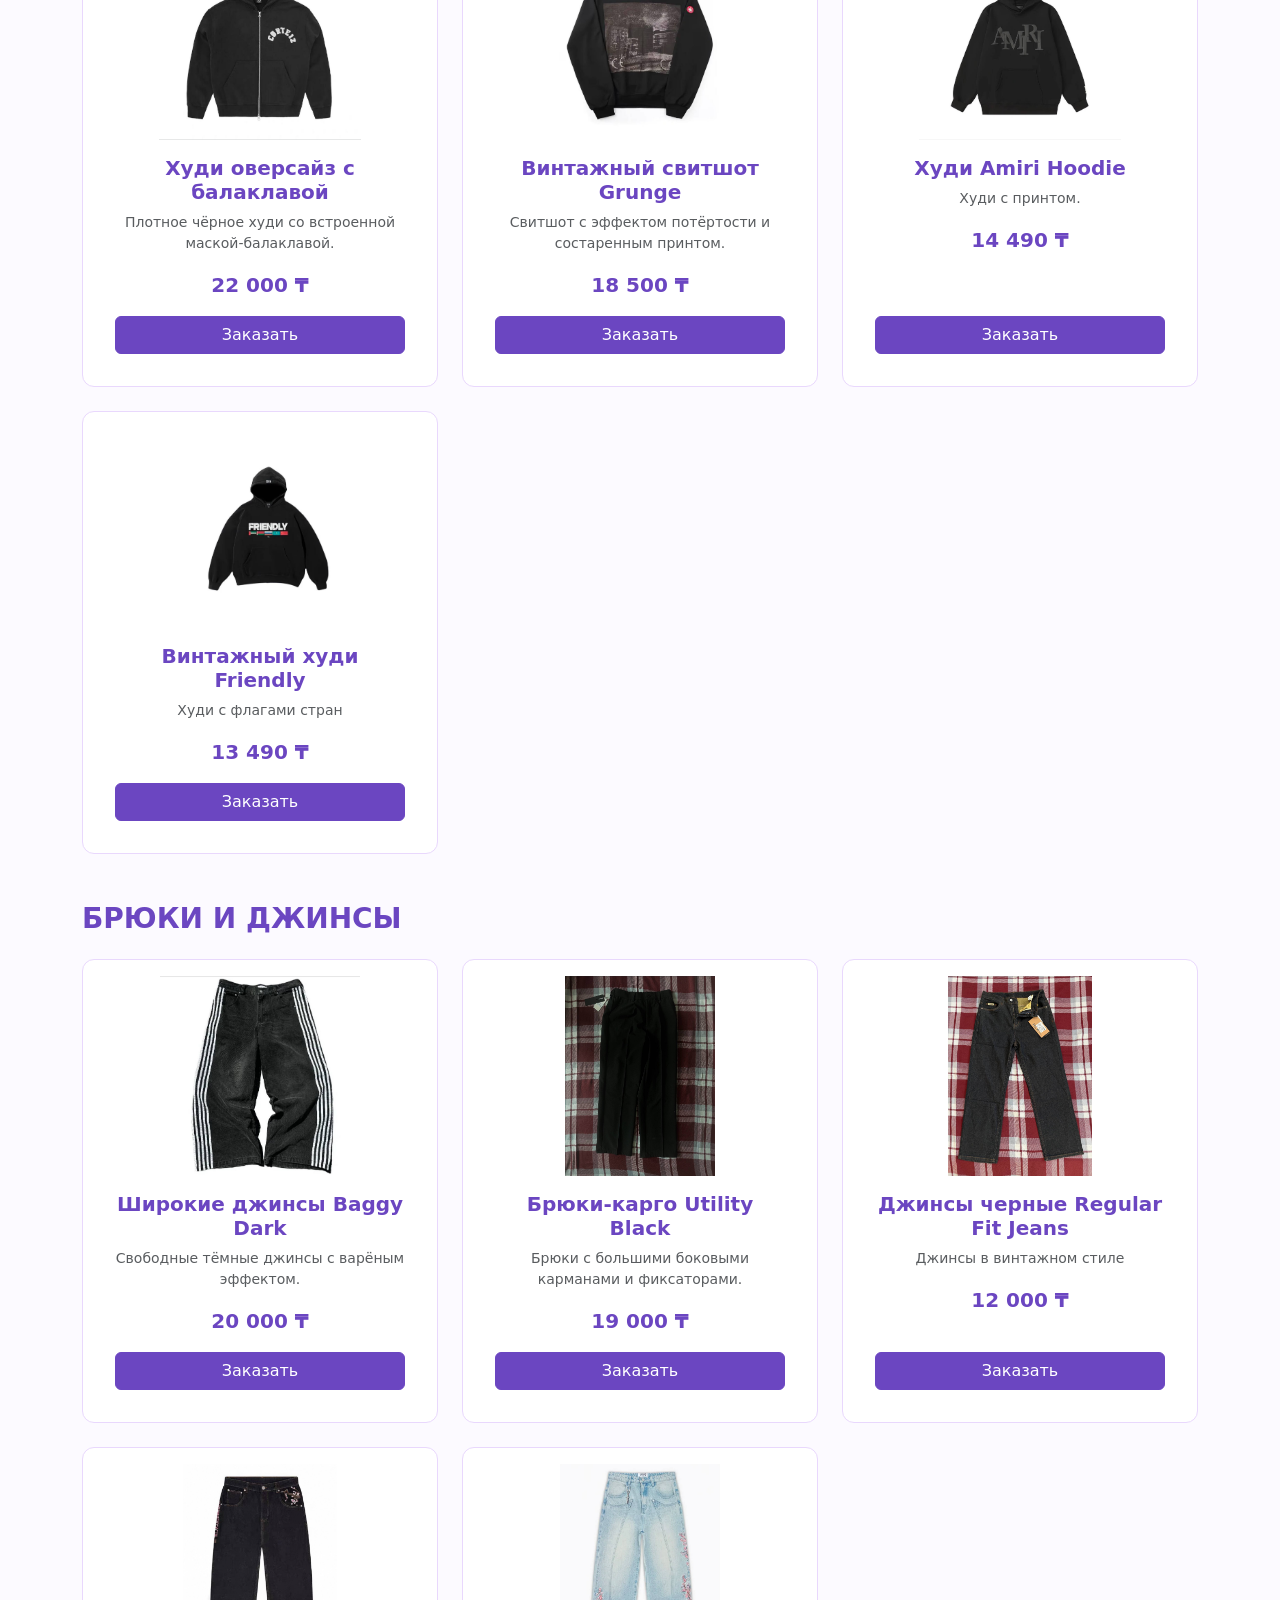
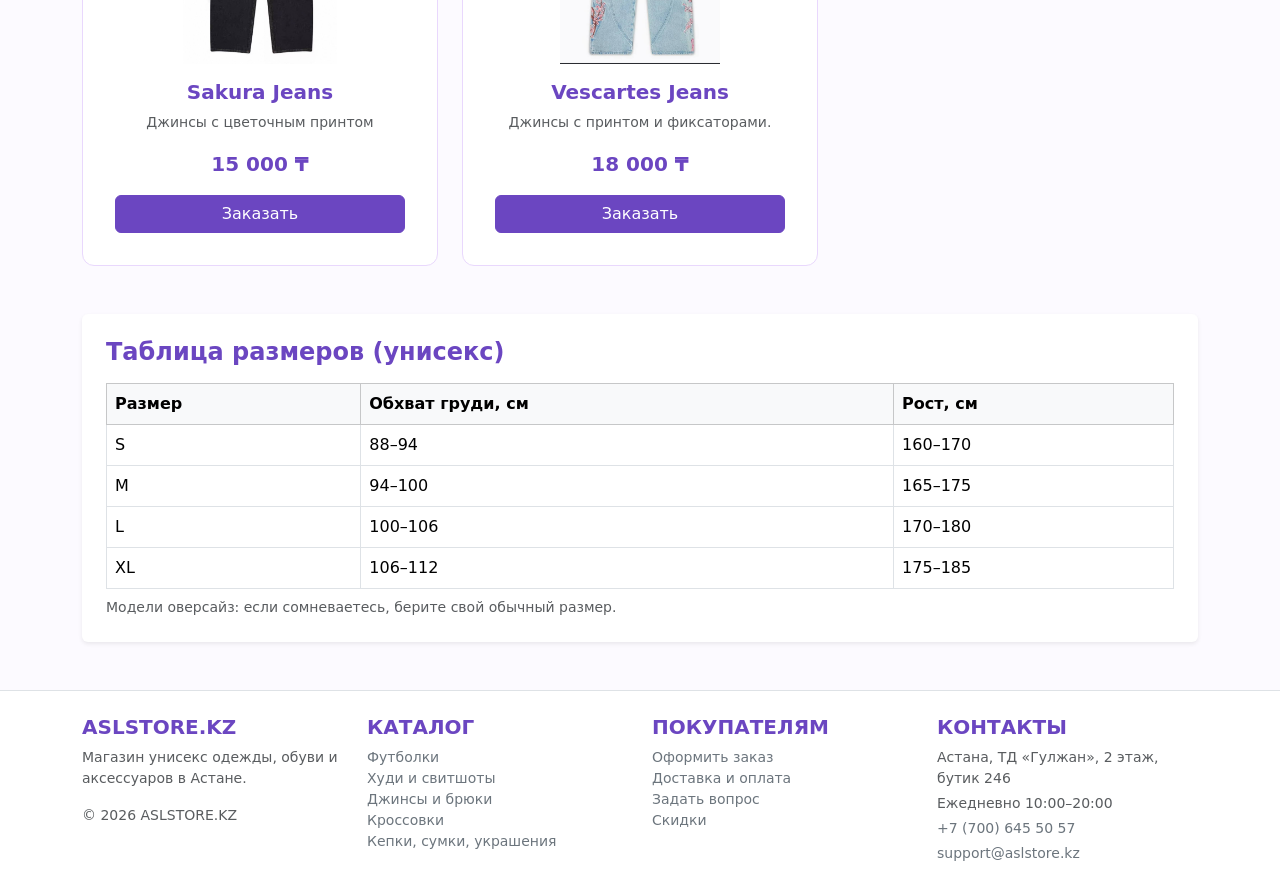
==== commit bcc63a4e: "add a new catalog" ====
--- a/asl/clothing.html
+++ b/asl/clothing.html
@@ -88,6 +88,28 @@
                     </article>
                 </div>
                 <div class="col-12 col-md-6 col-lg-4">
+                    <article id="product-npc-pixel" class="card h-100 border-0 product-card p-3 position-relative" data-product-id="npc-pixel" data-name="Футболка NPC Pixel Black" data-price="10000">
+                        <img src="imagess/trapstar.jpg" class="card-img-top mx-auto product-img" alt="Чёрная футболка с пиксельной надписью NPC">
+                        <div class="card-body d-flex flex-column text-center">
+                            <h3 class="h5 card-title text-purple fw-bold">Футболка Trapstar Polo</h3>
+                            <p class="text-muted small">Чёрная поло футболка с надписью </p>
+                            <p class="fw-bold text-purple fs-5 mb-3">9 000 ₸</p>
+                            <a href="order.html" class="btn btn-purple mt-auto add-to-cart" data-product-id="npc-pixel">Заказать</a>
+                        </div>
+                    </article>
+                </div>
+                <div class="col-12 col-md-6 col-lg-4">
+                    <article id="product-npc-pixel" class="card h-100 border-0 product-card p-3 position-relative" data-product-id="npc-pixel" data-name="Футболка NPC Pixel Black" data-price="10000">
+                        <img src="imagess/iammusic.jpg" class="card-img-top mx-auto product-img" alt="Чёрная футболка с пиксельной надписью NPC">
+                        <div class="card-body d-flex flex-column text-center">
+                            <h3 class="h5 card-title text-purple fw-bold">Футболка I am music</h3>
+                            <p class="text-muted small">Чёрная плотная футболка с двойной надписью.</p>
+                            <p class="fw-bold text-purple fs-5 mb-3">10 000 ₸</p>
+                            <a href="order.html" class="btn btn-purple mt-auto add-to-cart" data-product-id="npc-pixel">Заказать</a>
+                        </div>
+                    </article>
+                </div>
+                <div class="col-12 col-md-6 col-lg-4">
                     <article id="product-keef-2012" class="card h-100 border-0 product-card p-3 position-relative" data-product-id="keef-2012" data-name="Футболка Chief Keef 2012 White" data-price="10000">
                         <img src="imagess/tshirt2012.jpeg" class="card-img-top mx-auto product-img" alt="Белая футболка с принтом Chief Keef 2012">
                         <div class="card-body d-flex flex-column text-center">
@@ -126,6 +148,28 @@
                         </div>
                     </article>
                 </div>
+                <div class="col-12 col-md-6 col-lg-4">
+                    <article id="product-sweat-grunge" class="card h-100 border-0 product-card p-3 position-relative" data-product-id="sweat-grunge" data-name="Винтажный свитшот Grunge" data-price="18500">
+                        <img src="imagess/amiri.jpg" class="card-img-top mx-auto product-img" alt="Винтажный свитшот с потёртым принтом">
+                        <div class="card-body d-flex flex-column text-center">
+                            <h3 class="h5 card-title text-purple fw-bold">Худи Amiri Hoodie</h3>
+                            <p class="text-muted small">Худи с принтом.</p>
+                            <p class="fw-bold text-purple fs-5 mb-3">14 490 ₸</p>
+                            <a href="order.html" class="btn btn-purple mt-auto add-to-cart" data-product-id="sweat-grunge">Заказать</a>
+                        </div>
+                    </article>
+                </div>
+                <div class="col-12 col-md-6 col-lg-4">
+                    <article id="product-sweat-grunge" class="card h-100 border-0 product-card p-3 position-relative" data-product-id="sweat-grunge" data-name="Винтажный свитшот Grunge" data-price="18500">
+                        <img src="imagess/friendly.jpg" class="card-img-top mx-auto product-img" alt="Винтажный свитшот с потёртым принтом">
+                        <div class="card-body d-flex flex-column text-center">
+                            <h3 class="h5 card-title text-purple fw-bold">Винтажный худи Friendly</h3>
+                            <p class="text-muted small">Худи с флагами стран</p>
+                            <p class="fw-bold text-purple fs-5 mb-3">13 490 ₸</p>
+                            <a href="order.html" class="btn btn-purple mt-auto add-to-cart" data-product-id="sweat-grunge">Заказать</a>
+                        </div>
+                    </article>
+                </div>
             </div>
         </section>
 
@@ -150,6 +194,39 @@
                             <h3 class="h5 card-title text-purple fw-bold">Брюки-карго Utility Black</h3>
                             <p class="text-muted small">Брюки с большими боковыми карманами и фиксаторами.</p>
                             <p class="fw-bold text-purple fs-5 mb-3">19 000 ₸</p>
+                            <a href="order.html" class="btn btn-purple mt-auto add-to-cart" data-product-id="cargo-utility">Заказать</a>
+                        </div>
+                    </article>
+                </div>
+                <div class="col-12 col-md-6 col-lg-4">
+                    <article id="product-cargo-utility" class="card h-100 border-0 product-card p-3 position-relative" data-product-id="cargo-utility" data-name="Брюки-карго Utility Black" data-price="19000">
+                        <img src="imagess/chernyi.jpg" class="card-img-top mx-auto product-img" alt="Чёрные брюки-карго с боковыми карманами">
+                        <div class="card-body d-flex flex-column text-center">
+                            <h3 class="h5 card-title text-purple fw-bold">Джинсы черные Regular Fit Jeans</h3>
+                            <p class="text-muted small">Джинсы в винтажном стиле</p>
+                            <p class="fw-bold text-purple fs-5 mb-3">12 000 ₸</p>
+                            <a href="order.html" class="btn btn-purple mt-auto add-to-cart" data-product-id="cargo-utility">Заказать</a>
+                        </div>
+                    </article>
+                </div>
+                <div class="col-12 col-md-6 col-lg-4">
+                    <article id="product-cargo-utility" class="card h-100 border-0 product-card p-3 position-relative" data-product-id="cargo-utility" data-name="Брюки-карго Utility Black" data-price="19000">
+                        <img src="imagess/sakura.jpg" class="card-img-top mx-auto product-img" alt="Чёрные брюки-карго с боковыми карманами">
+                        <div class="card-body d-flex flex-column text-center">
+                            <h3 class="h5 card-title text-purple fw-bold">Sakura Jeans</h3>
+                            <p class="text-muted small">Джинсы с цветочным принтом</p>
+                            <p class="fw-bold text-purple fs-5 mb-3">15 000 ₸</p>
+                            <a href="order.html" class="btn btn-purple mt-auto add-to-cart" data-product-id="cargo-utility">Заказать</a>
+                        </div>
+                    </article>
+                </div>
+                <div class="col-12 col-md-6 col-lg-4">
+                    <article id="product-cargo-utility" class="card h-100 border-0 product-card p-3 position-relative" data-product-id="cargo-utility" data-name="Брюки-карго Utility Black" data-price="19000">
+                        <img src="imagess/l;bycs.jpg" class="card-img-top mx-auto product-img" alt="Чёрные брюки-карго с боковыми карманами">
+                        <div class="card-body d-flex flex-column text-center">
+                            <h3 class="h5 card-title text-purple fw-bold">Vescartes Jeans</h3>
+                            <p class="text-muted small">Джинсы с принтом и фиксаторами.</p>
+                            <p class="fw-bold text-purple fs-5 mb-3">18 000 ₸</p>
                             <a href="order.html" class="btn btn-purple mt-auto add-to-cart" data-product-id="cargo-utility">Заказать</a>
                         </div>
                     </article>
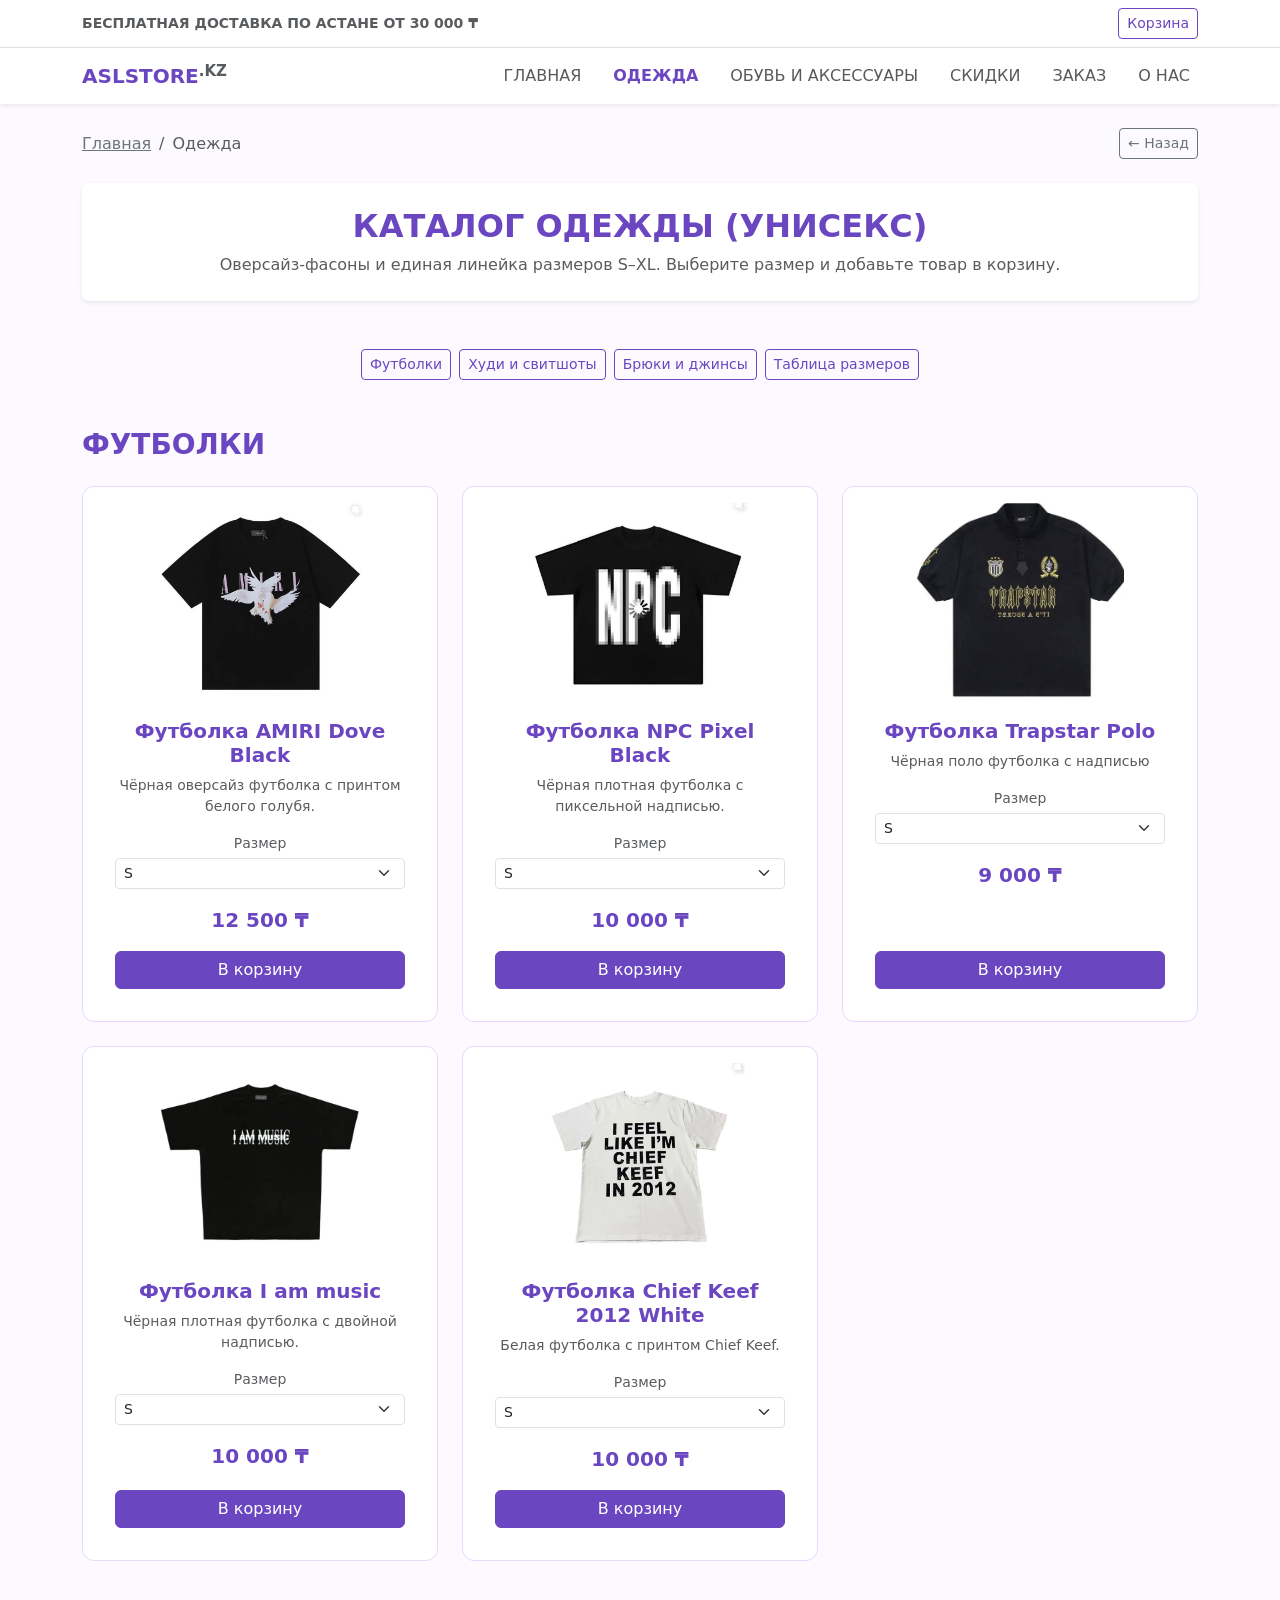
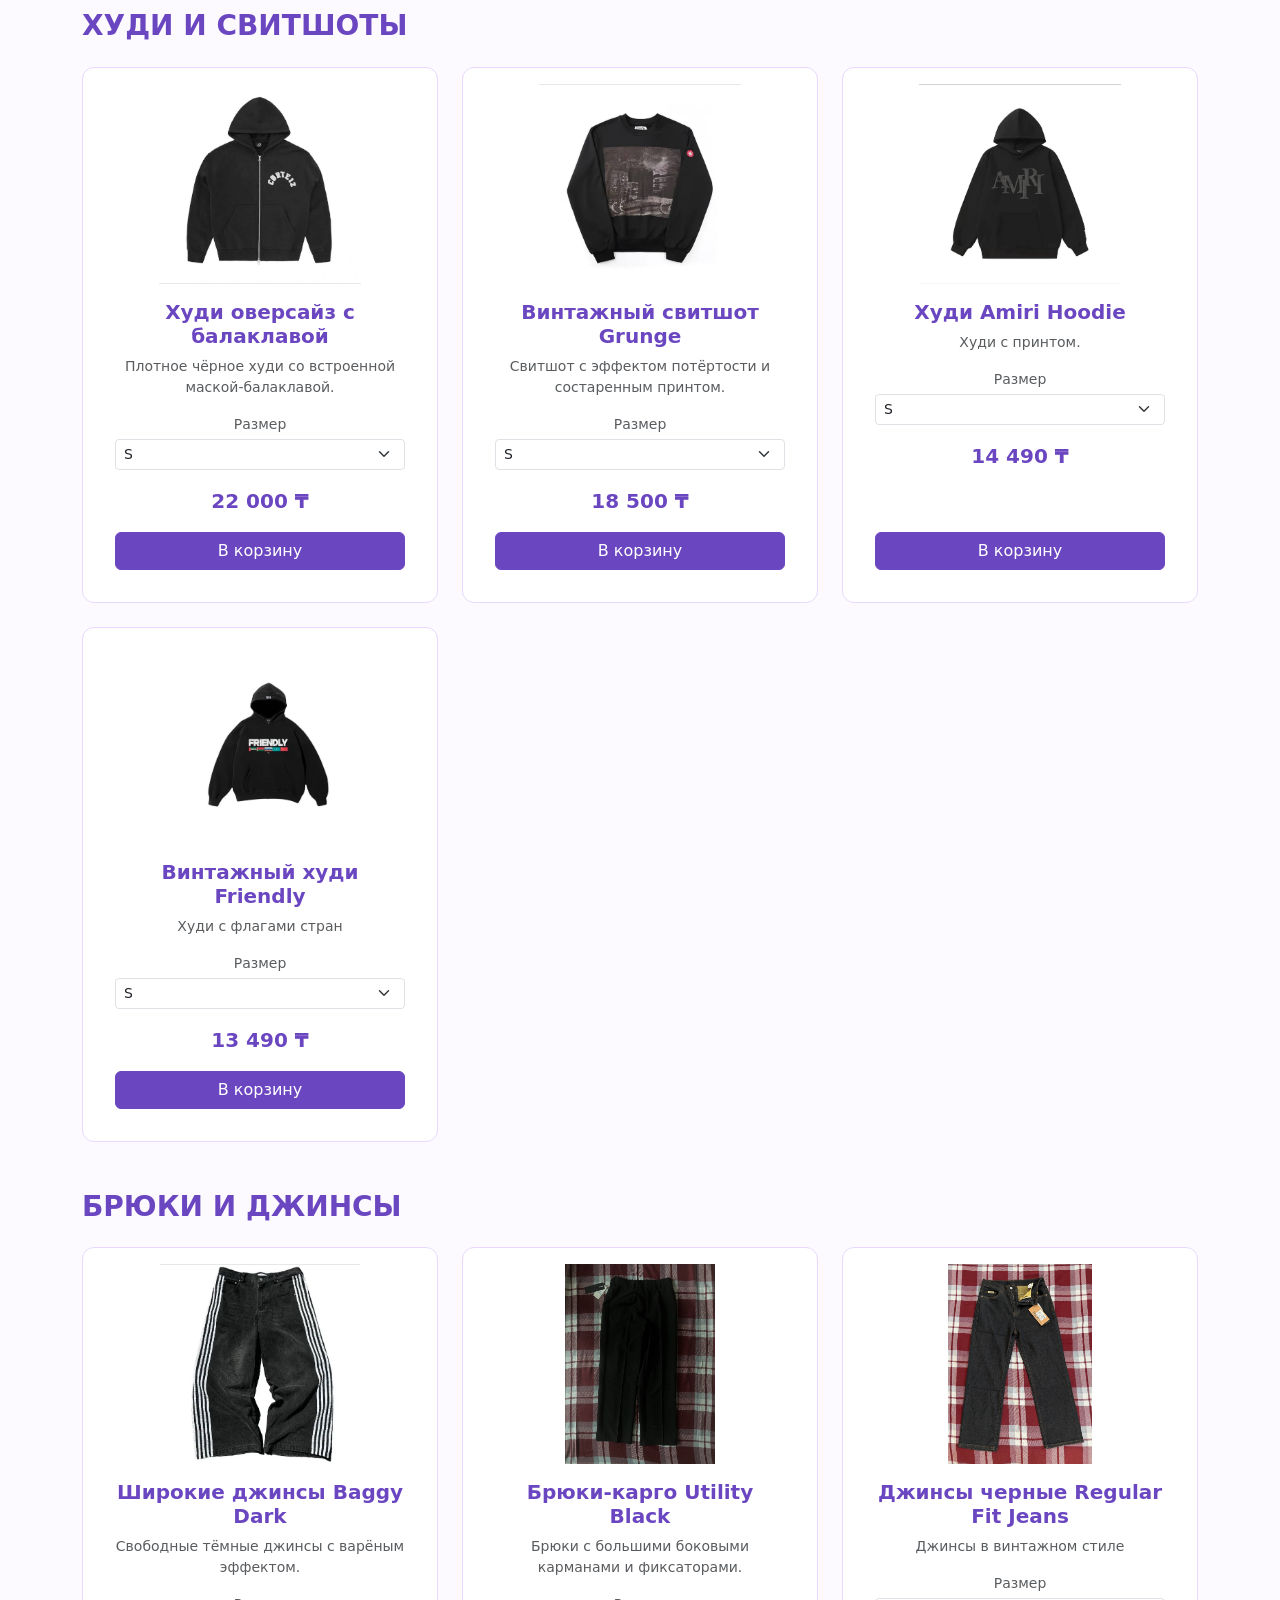
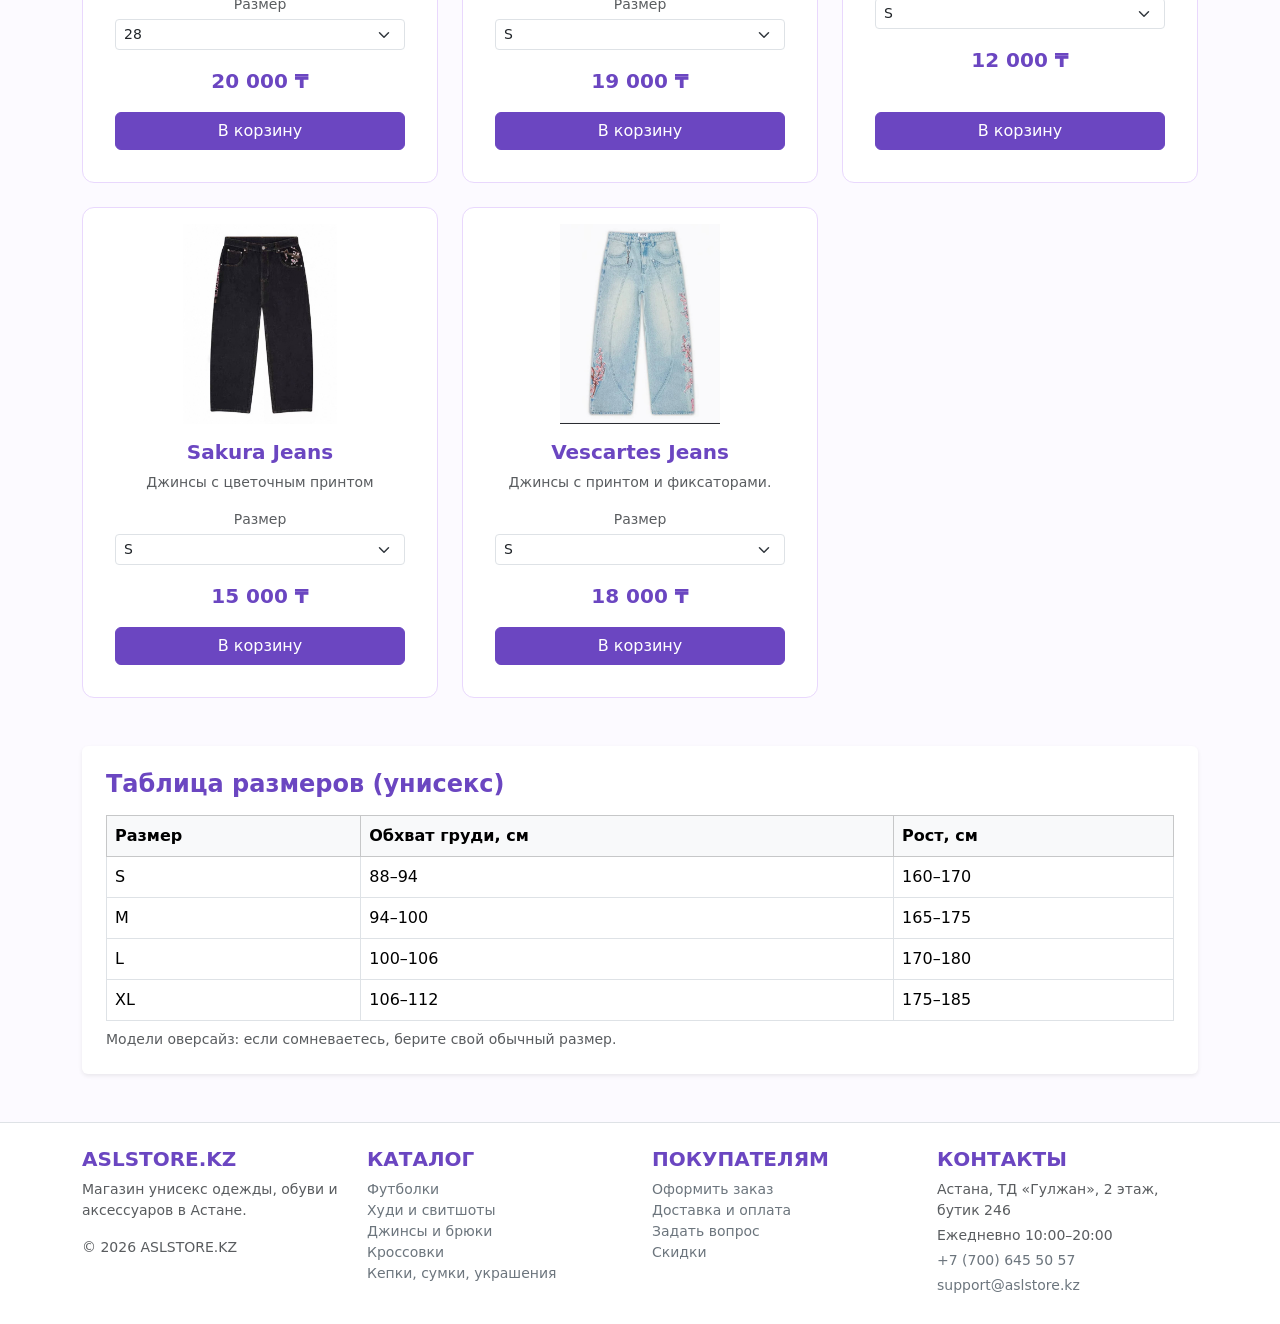
==== commit 4de0e730: "Update all project files" ====
--- a/asl/clothing.html
+++ b/asl/clothing.html
@@ -20,7 +20,7 @@
         <div class="container-fluid bg-white border-bottom py-2">
             <div class="container d-flex flex-wrap justify-content-between align-items-center gap-2">
                 <small class="text-muted fw-bold">БЕСПЛАТНАЯ ДОСТАВКА ПО АСТАНЕ ОТ 30 000 ₸</small>
-                <a href="order.html" id="cart-link" class="btn btn-sm btn-outline-purple">Оформить заказ <span id="cart-count" class="badge bg-purple hidden" data-count="0">0</span></a>
+                <a href="order.html" id="cart-link" class="btn btn-sm btn-outline-purple">Корзина <span id="cart-count" class="badge bg-purple">0</span></a>
             </div>
         </div>
         <nav class="navbar navbar-expand navbar-light bg-white shadow-sm" aria-label="Главное меню">
@@ -52,7 +52,7 @@
 
         <section class="p-4 bg-white rounded shadow-sm text-center mb-5">
             <h1 class="h2 text-purple fw-bold">КАТАЛОГ ОДЕЖДЫ (УНИСЕКС)</h1>
-            <p class="text-muted mb-0">Оверсайз-фасоны и единая линейка размеров S–XL. Размер выбирается при оформлении заказа.</p>
+            <p class="text-muted mb-0">Оверсайз-фасоны и единая линейка размеров S–XL. Выберите размер и добавьте товар в корзину.</p>
         </section>
 
         <nav class="d-flex flex-wrap gap-2 justify-content-center mb-5" aria-label="Разделы каталога">
@@ -71,8 +71,10 @@
                         <div class="card-body d-flex flex-column text-center">
                             <h3 class="h5 card-title text-purple fw-bold">Футболка AMIRI Dove Black</h3>
                             <p class="text-muted small">Чёрная оверсайз футболка с принтом белого голубя.</p>
+                            <label for="size-amiri-dove" class="form-label small text-muted mb-1">Размер</label>
+                            <select id="size-amiri-dove" class="form-select form-select-sm mb-3 size-select"><option value="S">S</option><option value="M">M</option><option value="L">L</option><option value="XL">XL</option></select>
                             <p class="fw-bold text-purple fs-5 mb-3">12 500 ₸</p>
-                            <a href="order.html" class="btn btn-purple mt-auto add-to-cart" data-product-id="amiri-dove">Заказать</a>
+                            <button type="button" class="btn btn-purple mt-auto add-to-cart" data-product-id="amiri-dove">В корзину</button>
                         </div>
                     </article>
                 </div>
@@ -82,30 +84,36 @@
                         <div class="card-body d-flex flex-column text-center">
                             <h3 class="h5 card-title text-purple fw-bold">Футболка NPC Pixel Black</h3>
                             <p class="text-muted small">Чёрная плотная футболка с пиксельной надписью.</p>
+                            <label for="size-npc-pixel" class="form-label small text-muted mb-1">Размер</label>
+                            <select id="size-npc-pixel" class="form-select form-select-sm mb-3 size-select"><option value="S">S</option><option value="M">M</option><option value="L">L</option><option value="XL">XL</option></select>
                             <p class="fw-bold text-purple fs-5 mb-3">10 000 ₸</p>
-                            <a href="order.html" class="btn btn-purple mt-auto add-to-cart" data-product-id="npc-pixel">Заказать</a>
-                        </div>
-                    </article>
-                </div>
-                <div class="col-12 col-md-6 col-lg-4">
-                    <article id="product-npc-pixel" class="card h-100 border-0 product-card p-3 position-relative" data-product-id="npc-pixel" data-name="Футболка NPC Pixel Black" data-price="10000">
+                            <button type="button" class="btn btn-purple mt-auto add-to-cart" data-product-id="npc-pixel">В корзину</button>
+                        </div>
+                    </article>
+                </div>
+                <div class="col-12 col-md-6 col-lg-4">
+                    <article id="product-trapstar-polo" class="card h-100 border-0 product-card p-3 position-relative" data-product-id="trapstar-polo" data-name="Футболка Trapstar Polo" data-price="9000">
                         <img src="imagess/trapstar.jpg" class="card-img-top mx-auto product-img" alt="Чёрная футболка с пиксельной надписью NPC">
                         <div class="card-body d-flex flex-column text-center">
                             <h3 class="h5 card-title text-purple fw-bold">Футболка Trapstar Polo</h3>
                             <p class="text-muted small">Чёрная поло футболка с надписью </p>
+                            <label for="size-trapstar-polo" class="form-label small text-muted mb-1">Размер</label>
+                            <select id="size-trapstar-polo" class="form-select form-select-sm mb-3 size-select"><option value="S">S</option><option value="M">M</option><option value="L">L</option><option value="XL">XL</option></select>
                             <p class="fw-bold text-purple fs-5 mb-3">9 000 ₸</p>
-                            <a href="order.html" class="btn btn-purple mt-auto add-to-cart" data-product-id="npc-pixel">Заказать</a>
-                        </div>
-                    </article>
-                </div>
-                <div class="col-12 col-md-6 col-lg-4">
-                    <article id="product-npc-pixel" class="card h-100 border-0 product-card p-3 position-relative" data-product-id="npc-pixel" data-name="Футболка NPC Pixel Black" data-price="10000">
+                            <button type="button" class="btn btn-purple mt-auto add-to-cart" data-product-id="trapstar-polo">В корзину</button>
+                        </div>
+                    </article>
+                </div>
+                <div class="col-12 col-md-6 col-lg-4">
+                    <article id="product-iammusic-tee" class="card h-100 border-0 product-card p-3 position-relative" data-product-id="iammusic-tee" data-name="Футболка I am music" data-price="10000">
                         <img src="imagess/iammusic.jpg" class="card-img-top mx-auto product-img" alt="Чёрная футболка с пиксельной надписью NPC">
                         <div class="card-body d-flex flex-column text-center">
                             <h3 class="h5 card-title text-purple fw-bold">Футболка I am music</h3>
                             <p class="text-muted small">Чёрная плотная футболка с двойной надписью.</p>
+                            <label for="size-iammusic-tee" class="form-label small text-muted mb-1">Размер</label>
+                            <select id="size-iammusic-tee" class="form-select form-select-sm mb-3 size-select"><option value="S">S</option><option value="M">M</option><option value="L">L</option><option value="XL">XL</option></select>
                             <p class="fw-bold text-purple fs-5 mb-3">10 000 ₸</p>
-                            <a href="order.html" class="btn btn-purple mt-auto add-to-cart" data-product-id="npc-pixel">Заказать</a>
+                            <button type="button" class="btn btn-purple mt-auto add-to-cart" data-product-id="iammusic-tee">В корзину</button>
                         </div>
                     </article>
                 </div>
@@ -115,8 +123,10 @@
                         <div class="card-body d-flex flex-column text-center">
                             <h3 class="h5 card-title text-purple fw-bold">Футболка Chief Keef 2012 White</h3>
                             <p class="text-muted small">Белая футболка с принтом Chief Keef.</p>
+                            <label for="size-keef-2012" class="form-label small text-muted mb-1">Размер</label>
+                            <select id="size-keef-2012" class="form-select form-select-sm mb-3 size-select"><option value="S">S</option><option value="M">M</option><option value="L">L</option><option value="XL">XL</option></select>
                             <p class="fw-bold text-purple fs-5 mb-3">10 000 ₸</p>
-                            <a href="order.html" class="btn btn-purple mt-auto add-to-cart" data-product-id="keef-2012">Заказать</a>
+                            <button type="button" class="btn btn-purple mt-auto add-to-cart" data-product-id="keef-2012">В корзину</button>
                         </div>
                     </article>
                 </div>
@@ -132,8 +142,10 @@
                         <div class="card-body d-flex flex-column text-center">
                             <h3 class="h5 card-title text-purple fw-bold">Худи оверсайз с балаклавой</h3>
                             <p class="text-muted small">Плотное чёрное худи со встроенной маской-балаклавой.</p>
+                            <label for="size-hoodie-balaclava" class="form-label small text-muted mb-1">Размер</label>
+                            <select id="size-hoodie-balaclava" class="form-select form-select-sm mb-3 size-select"><option value="S">S</option><option value="M">M</option><option value="L">L</option><option value="XL">XL</option></select>
                             <p class="fw-bold text-purple fs-5 mb-3">22 000 ₸</p>
-                            <a href="order.html" class="btn btn-purple mt-auto add-to-cart" data-product-id="hoodie-balaclava">Заказать</a>
+                            <button type="button" class="btn btn-purple mt-auto add-to-cart" data-product-id="hoodie-balaclava">В корзину</button>
                         </div>
                     </article>
                 </div>
@@ -143,30 +155,36 @@
                         <div class="card-body d-flex flex-column text-center">
                             <h3 class="h5 card-title text-purple fw-bold">Винтажный свитшот Grunge</h3>
                             <p class="text-muted small">Свитшот с эффектом потёртости и состаренным принтом.</p>
+                            <label for="size-sweat-grunge" class="form-label small text-muted mb-1">Размер</label>
+                            <select id="size-sweat-grunge" class="form-select form-select-sm mb-3 size-select"><option value="S">S</option><option value="M">M</option><option value="L">L</option><option value="XL">XL</option></select>
                             <p class="fw-bold text-purple fs-5 mb-3">18 500 ₸</p>
-                            <a href="order.html" class="btn btn-purple mt-auto add-to-cart" data-product-id="sweat-grunge">Заказать</a>
-                        </div>
-                    </article>
-                </div>
-                <div class="col-12 col-md-6 col-lg-4">
-                    <article id="product-sweat-grunge" class="card h-100 border-0 product-card p-3 position-relative" data-product-id="sweat-grunge" data-name="Винтажный свитшот Grunge" data-price="18500">
+                            <button type="button" class="btn btn-purple mt-auto add-to-cart" data-product-id="sweat-grunge">В корзину</button>
+                        </div>
+                    </article>
+                </div>
+                <div class="col-12 col-md-6 col-lg-4">
+                    <article id="product-amiri-hoodie" class="card h-100 border-0 product-card p-3 position-relative" data-product-id="amiri-hoodie" data-name="Худи Amiri Hoodie" data-price="14490">
                         <img src="imagess/amiri.jpg" class="card-img-top mx-auto product-img" alt="Винтажный свитшот с потёртым принтом">
                         <div class="card-body d-flex flex-column text-center">
                             <h3 class="h5 card-title text-purple fw-bold">Худи Amiri Hoodie</h3>
                             <p class="text-muted small">Худи с принтом.</p>
+                            <label for="size-amiri-hoodie" class="form-label small text-muted mb-1">Размер</label>
+                            <select id="size-amiri-hoodie" class="form-select form-select-sm mb-3 size-select"><option value="S">S</option><option value="M">M</option><option value="L">L</option><option value="XL">XL</option></select>
                             <p class="fw-bold text-purple fs-5 mb-3">14 490 ₸</p>
-                            <a href="order.html" class="btn btn-purple mt-auto add-to-cart" data-product-id="sweat-grunge">Заказать</a>
-                        </div>
-                    </article>
-                </div>
-                <div class="col-12 col-md-6 col-lg-4">
-                    <article id="product-sweat-grunge" class="card h-100 border-0 product-card p-3 position-relative" data-product-id="sweat-grunge" data-name="Винтажный свитшот Grunge" data-price="18500">
+                            <button type="button" class="btn btn-purple mt-auto add-to-cart" data-product-id="amiri-hoodie">В корзину</button>
+                        </div>
+                    </article>
+                </div>
+                <div class="col-12 col-md-6 col-lg-4">
+                    <article id="product-friendly-hoodie" class="card h-100 border-0 product-card p-3 position-relative" data-product-id="friendly-hoodie" data-name="Винтажный худи Friendly" data-price="13490">
                         <img src="imagess/friendly.jpg" class="card-img-top mx-auto product-img" alt="Винтажный свитшот с потёртым принтом">
                         <div class="card-body d-flex flex-column text-center">
                             <h3 class="h5 card-title text-purple fw-bold">Винтажный худи Friendly</h3>
                             <p class="text-muted small">Худи с флагами стран</p>
+                            <label for="size-friendly-hoodie" class="form-label small text-muted mb-1">Размер</label>
+                            <select id="size-friendly-hoodie" class="form-select form-select-sm mb-3 size-select"><option value="S">S</option><option value="M">M</option><option value="L">L</option><option value="XL">XL</option></select>
                             <p class="fw-bold text-purple fs-5 mb-3">13 490 ₸</p>
-                            <a href="order.html" class="btn btn-purple mt-auto add-to-cart" data-product-id="sweat-grunge">Заказать</a>
+                            <button type="button" class="btn btn-purple mt-auto add-to-cart" data-product-id="friendly-hoodie">В корзину</button>
                         </div>
                     </article>
                 </div>
@@ -182,8 +200,10 @@
                         <div class="card-body d-flex flex-column text-center">
                             <h3 class="h5 card-title text-purple fw-bold">Широкие джинсы Baggy Dark</h3>
                             <p class="text-muted small">Свободные тёмные джинсы с варёным эффектом.</p>
+                            <label for="size-jeans-baggy" class="form-label small text-muted mb-1">Размер</label>
+                            <select id="size-jeans-baggy" class="form-select form-select-sm mb-3 size-select"><option value="28">28</option><option value="30">30</option><option value="32">32</option><option value="34">34</option></select>
                             <p class="fw-bold text-purple fs-5 mb-3">20 000 ₸</p>
-                            <a href="order.html" class="btn btn-purple mt-auto add-to-cart" data-product-id="jeans-baggy">Заказать</a>
+                            <button type="button" class="btn btn-purple mt-auto add-to-cart" data-product-id="jeans-baggy">В корзину</button>
                         </div>
                     </article>
                 </div>
@@ -193,41 +213,49 @@
                         <div class="card-body d-flex flex-column text-center">
                             <h3 class="h5 card-title text-purple fw-bold">Брюки-карго Utility Black</h3>
                             <p class="text-muted small">Брюки с большими боковыми карманами и фиксаторами.</p>
+                            <label for="size-cargo-utility" class="form-label small text-muted mb-1">Размер</label>
+                            <select id="size-cargo-utility" class="form-select form-select-sm mb-3 size-select"><option value="S">S</option><option value="M">M</option><option value="L">L</option><option value="XL">XL</option></select>
                             <p class="fw-bold text-purple fs-5 mb-3">19 000 ₸</p>
-                            <a href="order.html" class="btn btn-purple mt-auto add-to-cart" data-product-id="cargo-utility">Заказать</a>
-                        </div>
-                    </article>
-                </div>
-                <div class="col-12 col-md-6 col-lg-4">
-                    <article id="product-cargo-utility" class="card h-100 border-0 product-card p-3 position-relative" data-product-id="cargo-utility" data-name="Брюки-карго Utility Black" data-price="19000">
+                            <button type="button" class="btn btn-purple mt-auto add-to-cart" data-product-id="cargo-utility">В корзину</button>
+                        </div>
+                    </article>
+                </div>
+                <div class="col-12 col-md-6 col-lg-4">
+                    <article id="product-regular-fit-jeans" class="card h-100 border-0 product-card p-3 position-relative" data-product-id="regular-fit-jeans" data-name="Джинсы черные Regular Fit Jeans" data-price="12000">
                         <img src="imagess/chernyi.jpg" class="card-img-top mx-auto product-img" alt="Чёрные брюки-карго с боковыми карманами">
                         <div class="card-body d-flex flex-column text-center">
                             <h3 class="h5 card-title text-purple fw-bold">Джинсы черные Regular Fit Jeans</h3>
                             <p class="text-muted small">Джинсы в винтажном стиле</p>
+                            <label for="size-regular-fit-jeans" class="form-label small text-muted mb-1">Размер</label>
+                            <select id="size-regular-fit-jeans" class="form-select form-select-sm mb-3 size-select"><option value="S">S</option><option value="M">M</option><option value="L">L</option><option value="XL">XL</option></select>
                             <p class="fw-bold text-purple fs-5 mb-3">12 000 ₸</p>
-                            <a href="order.html" class="btn btn-purple mt-auto add-to-cart" data-product-id="cargo-utility">Заказать</a>
-                        </div>
-                    </article>
-                </div>
-                <div class="col-12 col-md-6 col-lg-4">
-                    <article id="product-cargo-utility" class="card h-100 border-0 product-card p-3 position-relative" data-product-id="cargo-utility" data-name="Брюки-карго Utility Black" data-price="19000">
+                            <button type="button" class="btn btn-purple mt-auto add-to-cart" data-product-id="regular-fit-jeans">В корзину</button>
+                        </div>
+                    </article>
+                </div>
+                <div class="col-12 col-md-6 col-lg-4">
+                    <article id="product-sakura-jeans" class="card h-100 border-0 product-card p-3 position-relative" data-product-id="sakura-jeans" data-name="Sakura Jeans" data-price="15000">
                         <img src="imagess/sakura.jpg" class="card-img-top mx-auto product-img" alt="Чёрные брюки-карго с боковыми карманами">
                         <div class="card-body d-flex flex-column text-center">
                             <h3 class="h5 card-title text-purple fw-bold">Sakura Jeans</h3>
                             <p class="text-muted small">Джинсы с цветочным принтом</p>
+                            <label for="size-sakura-jeans" class="form-label small text-muted mb-1">Размер</label>
+                            <select id="size-sakura-jeans" class="form-select form-select-sm mb-3 size-select"><option value="S">S</option><option value="M">M</option><option value="L">L</option><option value="XL">XL</option></select>
                             <p class="fw-bold text-purple fs-5 mb-3">15 000 ₸</p>
-                            <a href="order.html" class="btn btn-purple mt-auto add-to-cart" data-product-id="cargo-utility">Заказать</a>
-                        </div>
-                    </article>
-                </div>
-                <div class="col-12 col-md-6 col-lg-4">
-                    <article id="product-cargo-utility" class="card h-100 border-0 product-card p-3 position-relative" data-product-id="cargo-utility" data-name="Брюки-карго Utility Black" data-price="19000">
+                            <button type="button" class="btn btn-purple mt-auto add-to-cart" data-product-id="sakura-jeans">В корзину</button>
+                        </div>
+                    </article>
+                </div>
+                <div class="col-12 col-md-6 col-lg-4">
+                    <article id="product-vescartes-jeans" class="card h-100 border-0 product-card p-3 position-relative" data-product-id="vescartes-jeans" data-name="Vescartes Jeans" data-price="18000">
                         <img src="imagess/l;bycs.jpg" class="card-img-top mx-auto product-img" alt="Чёрные брюки-карго с боковыми карманами">
                         <div class="card-body d-flex flex-column text-center">
                             <h3 class="h5 card-title text-purple fw-bold">Vescartes Jeans</h3>
                             <p class="text-muted small">Джинсы с принтом и фиксаторами.</p>
+                            <label for="size-vescartes-jeans" class="form-label small text-muted mb-1">Размер</label>
+                            <select id="size-vescartes-jeans" class="form-select form-select-sm mb-3 size-select"><option value="S">S</option><option value="M">M</option><option value="L">L</option><option value="XL">XL</option></select>
                             <p class="fw-bold text-purple fs-5 mb-3">18 000 ₸</p>
-                            <a href="order.html" class="btn btn-purple mt-auto add-to-cart" data-product-id="cargo-utility">Заказать</a>
+                            <button type="button" class="btn btn-purple mt-auto add-to-cart" data-product-id="vescartes-jeans">В корзину</button>
                         </div>
                     </article>
                 </div>
@@ -294,5 +322,8 @@
             </div>
         </div>
     </footer>
+
+    <!-- JavaScript: корзина -->
+    <script src="js/main.js"></script>
 </body>
 </html>
--- a/asl/css/base.css
+++ b/asl/css/base.css
@@ -45,4 +45,4 @@
 .hidden { display: none !important; }
 .selected { border-color: var(--purple) !important; }
 .error { border-color: #dc3545 !important; }
-.success { border-left: 5px solid #198754; }+.success { border-left: 5px solid #198754; }
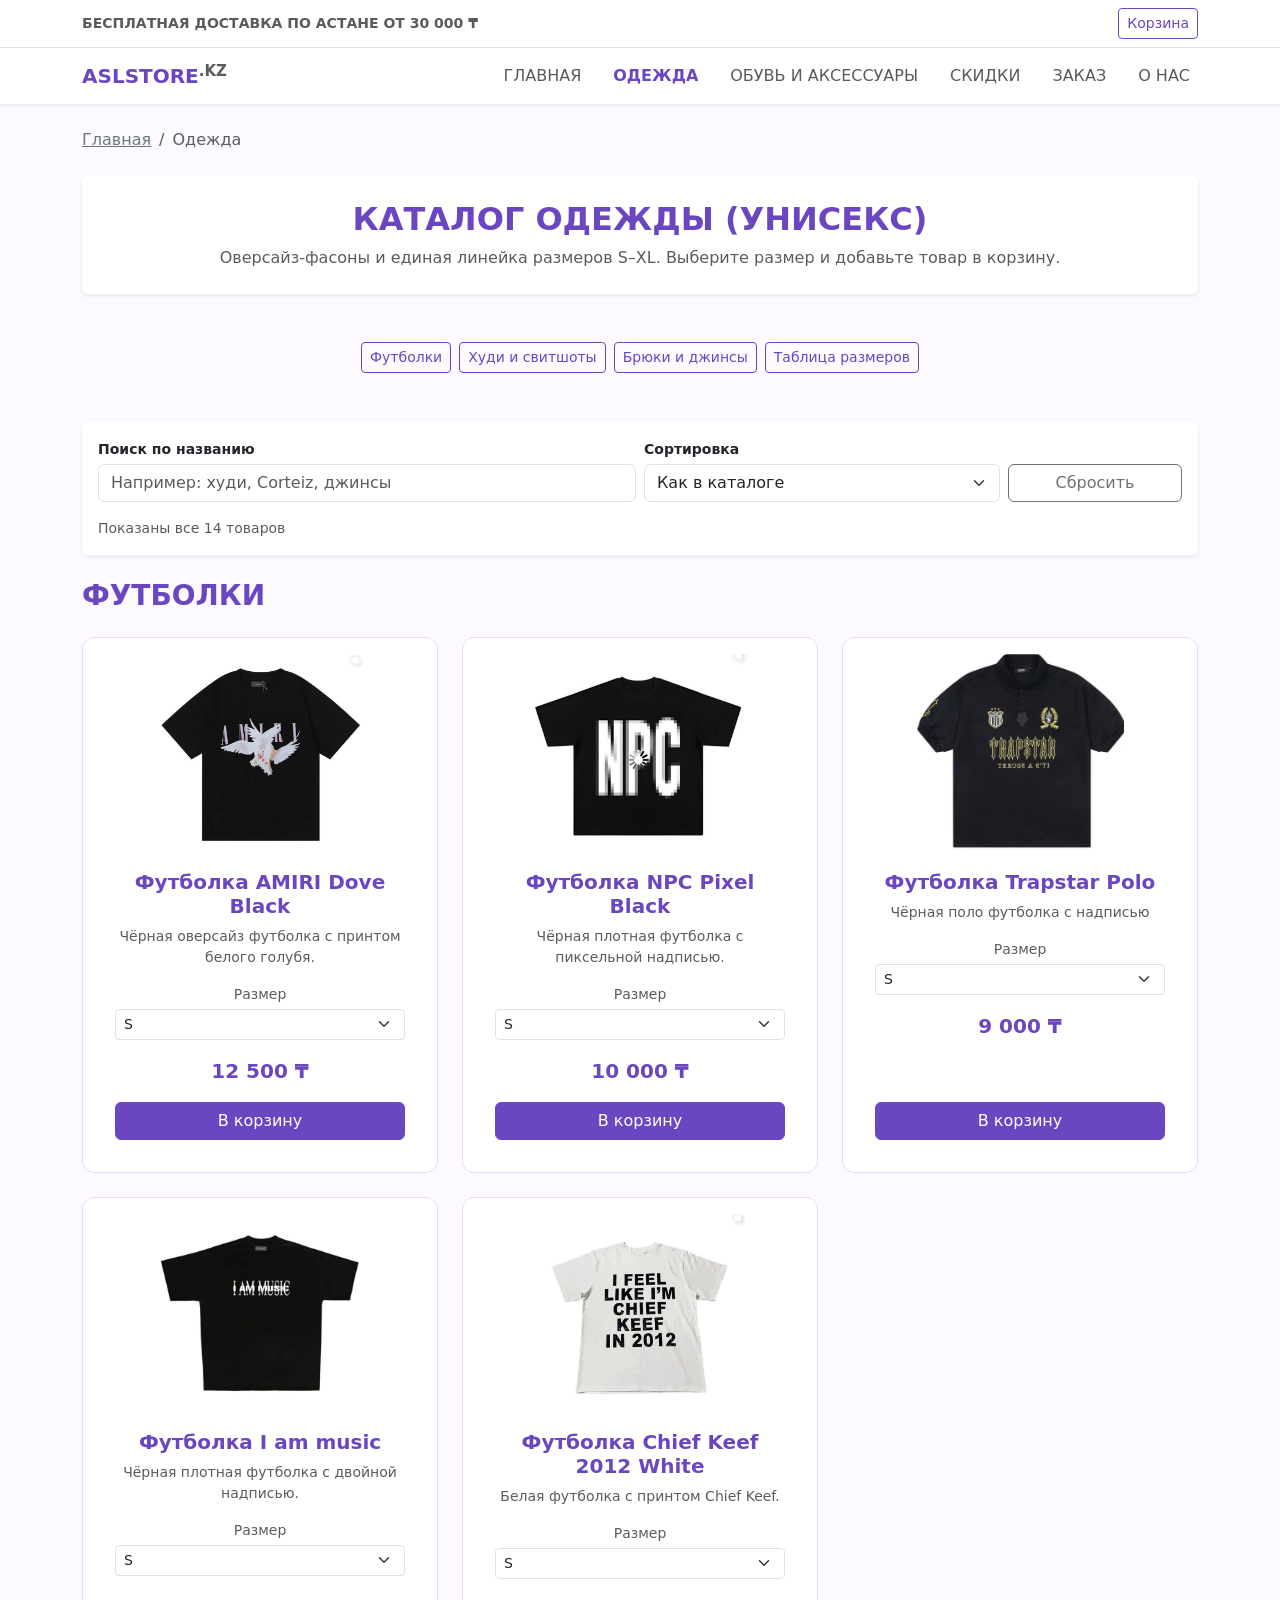
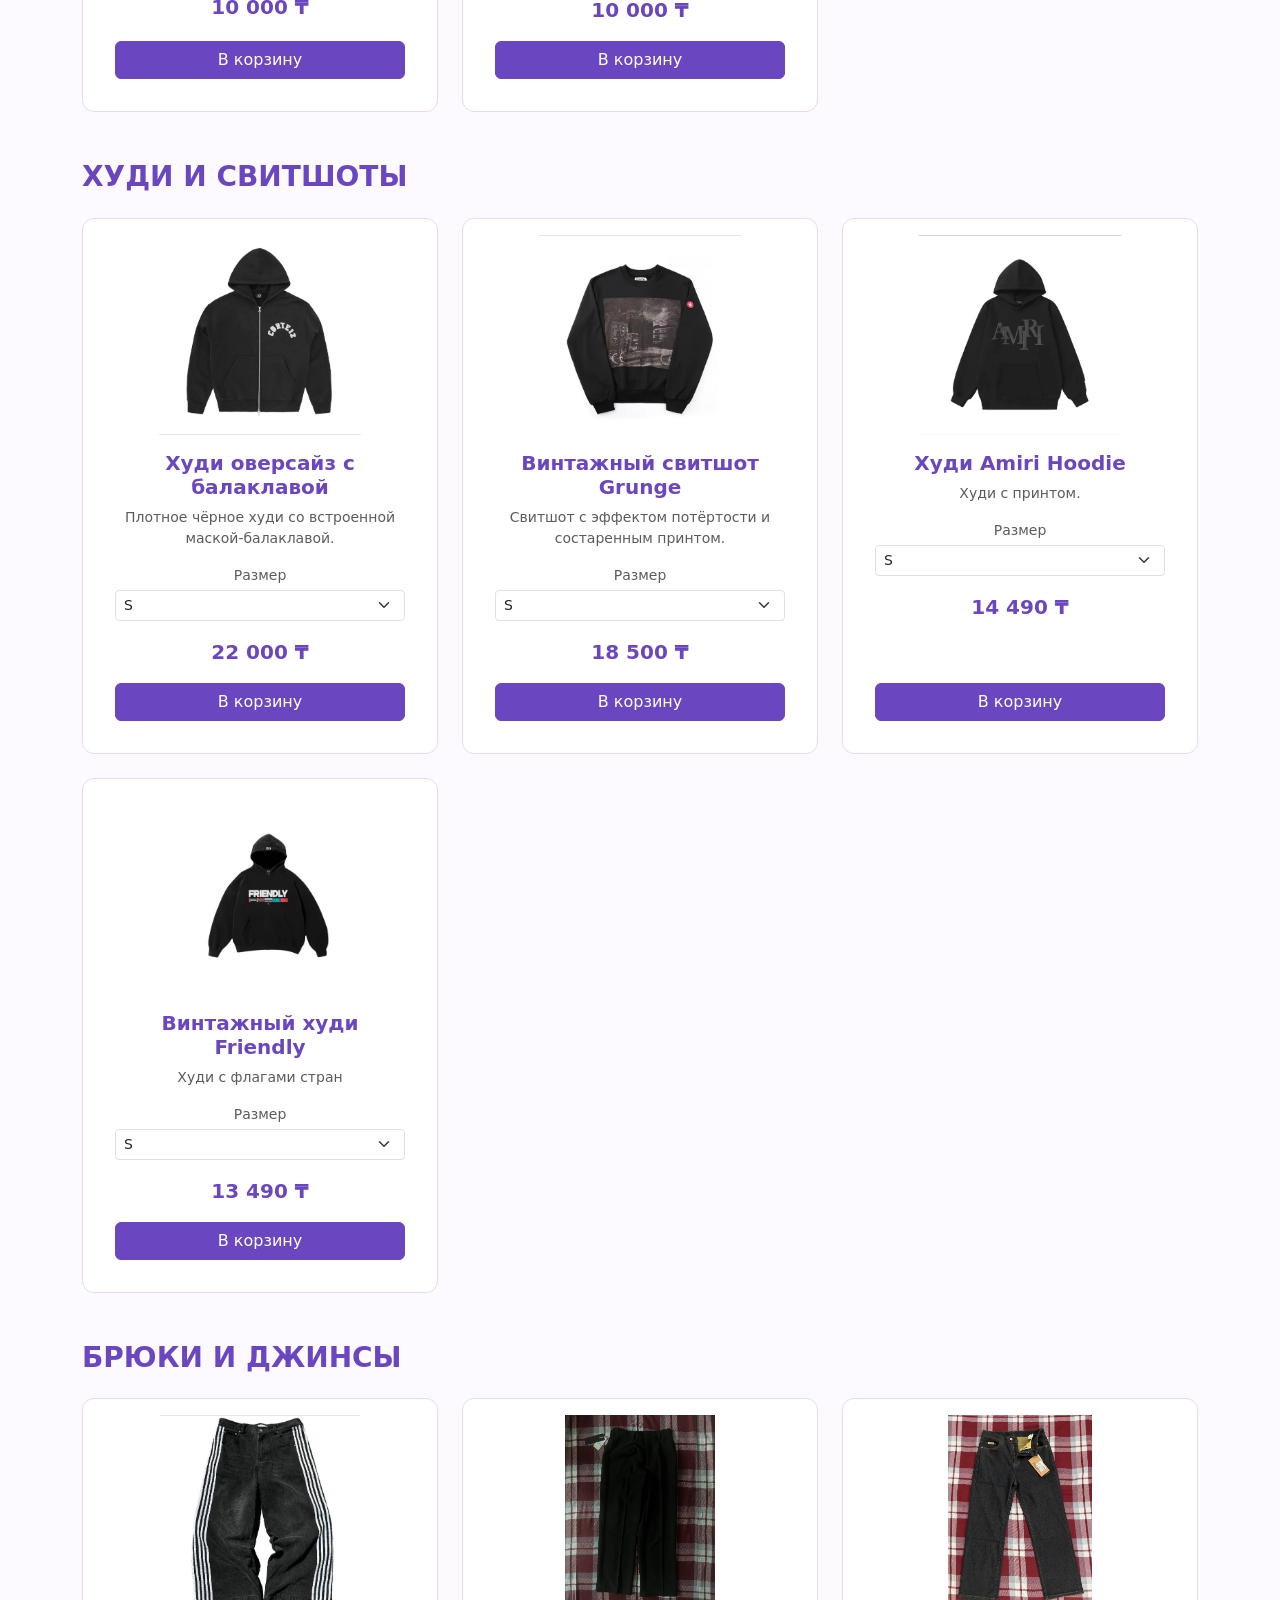
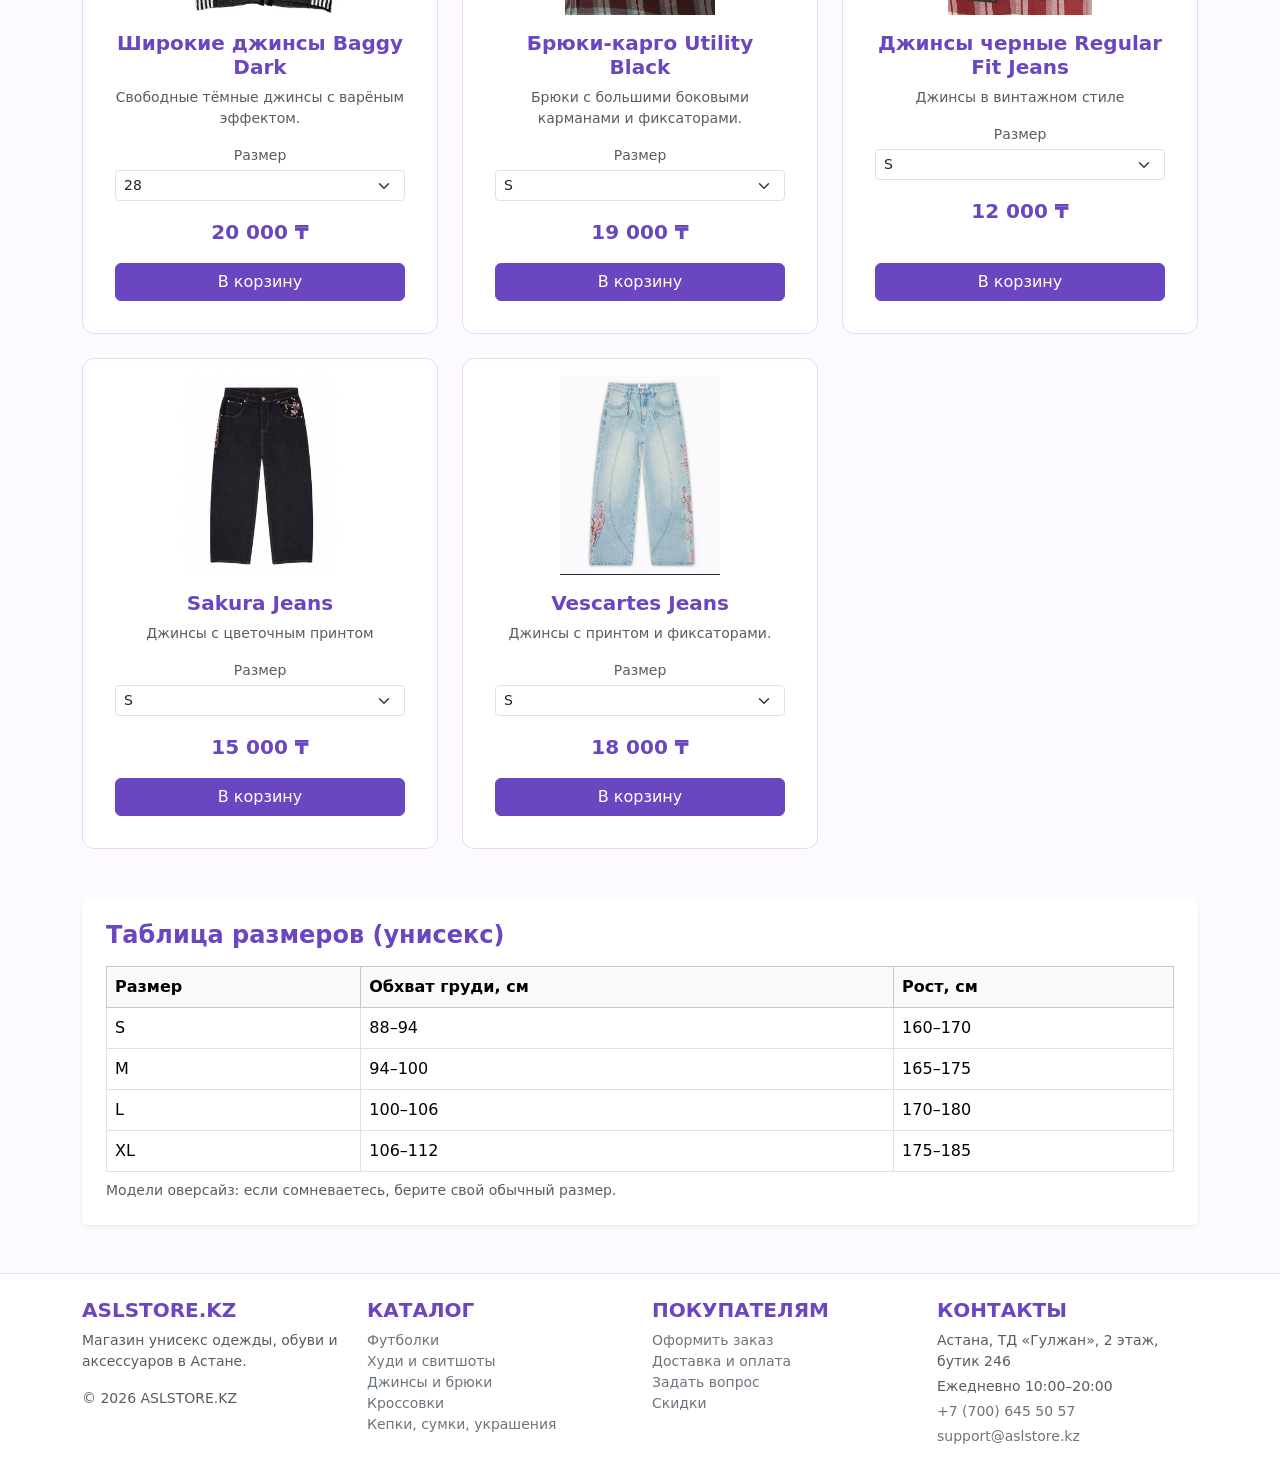
==== commit d51bb4b6: "Assignment 6: refactor JS to jQuery, add old-js-version.js" ====
--- a/asl/clothing.html
+++ b/asl/clothing.html
@@ -40,13 +40,12 @@
         </nav>
     </header>
 <main class="container my-4">
-        <!-- Навигация назад: хлебные крошки + кнопка «Назад» (Bootstrap breadcrumb) -->
+        <!-- Навигация: хлебные крошки (Bootstrap breadcrumb) -->
         <nav class="d-flex flex-wrap justify-content-between align-items-center gap-2 mb-4" aria-label="Навигационная цепочка">
             <ol class="breadcrumb mb-0">
                 <li class="breadcrumb-item"><a href="index.html" class="link-secondary">Главная</a></li>
                 <li class="breadcrumb-item active" aria-current="page">Одежда</li>
             </ol>
-            <a href="index.html" class="btn btn-sm btn-outline-secondary js-back">← Назад</a>
         </nav>
 
 
@@ -324,6 +323,9 @@
     </footer>
 
     <!-- JavaScript: корзина -->
-    <script src="js/main.js"></script>
+    <!-- jQuery 3.7.1 (CDN) — подключается ПЕРВЫМ, наши скрипты строго после него -->
+    <script src="https://code.jquery.com/jquery-3.7.1.min.js" defer></script>
+    <script src="js/main.js" defer></script>
+    <script src="js/catalog.js" defer></script>
 </body>
 </html>
--- a/asl/css/base.css
+++ b/asl/css/base.css
@@ -46,3 +46,4 @@
 .selected { border-color: var(--purple) !important; }
 .error { border-color: #dc3545 !important; }
 .success { border-left: 5px solid #198754; }
+
--- a/asl/css/azhar.css
+++ b/asl/css/azhar.css
@@ -13,4 +13,4 @@
 .product-img {
     max-height: 200px;
     object-fit: contain;
-}+}
--- a/asl/css/akdana.css
+++ b/asl/css/akdana.css
@@ -40,4 +40,4 @@
 .pay-logo {
     width: 40px;
     height: 40px;
-}+}
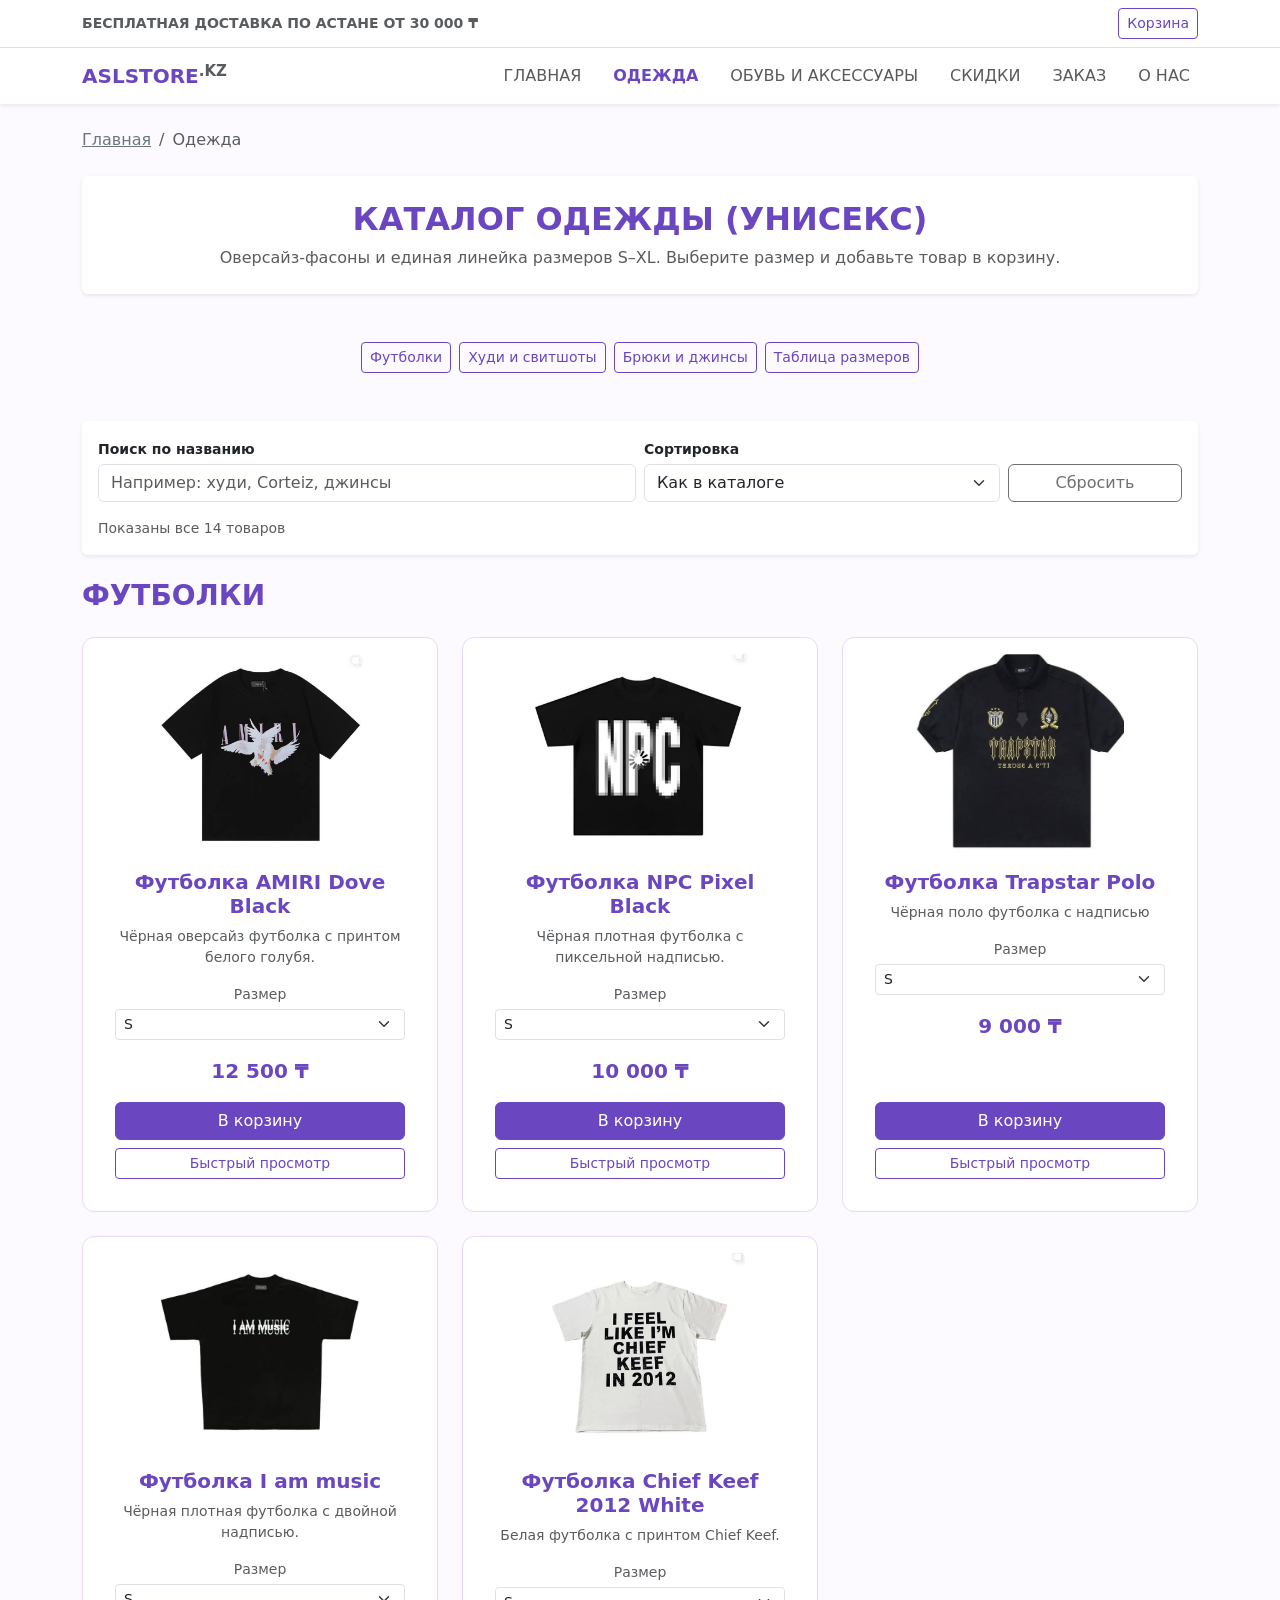
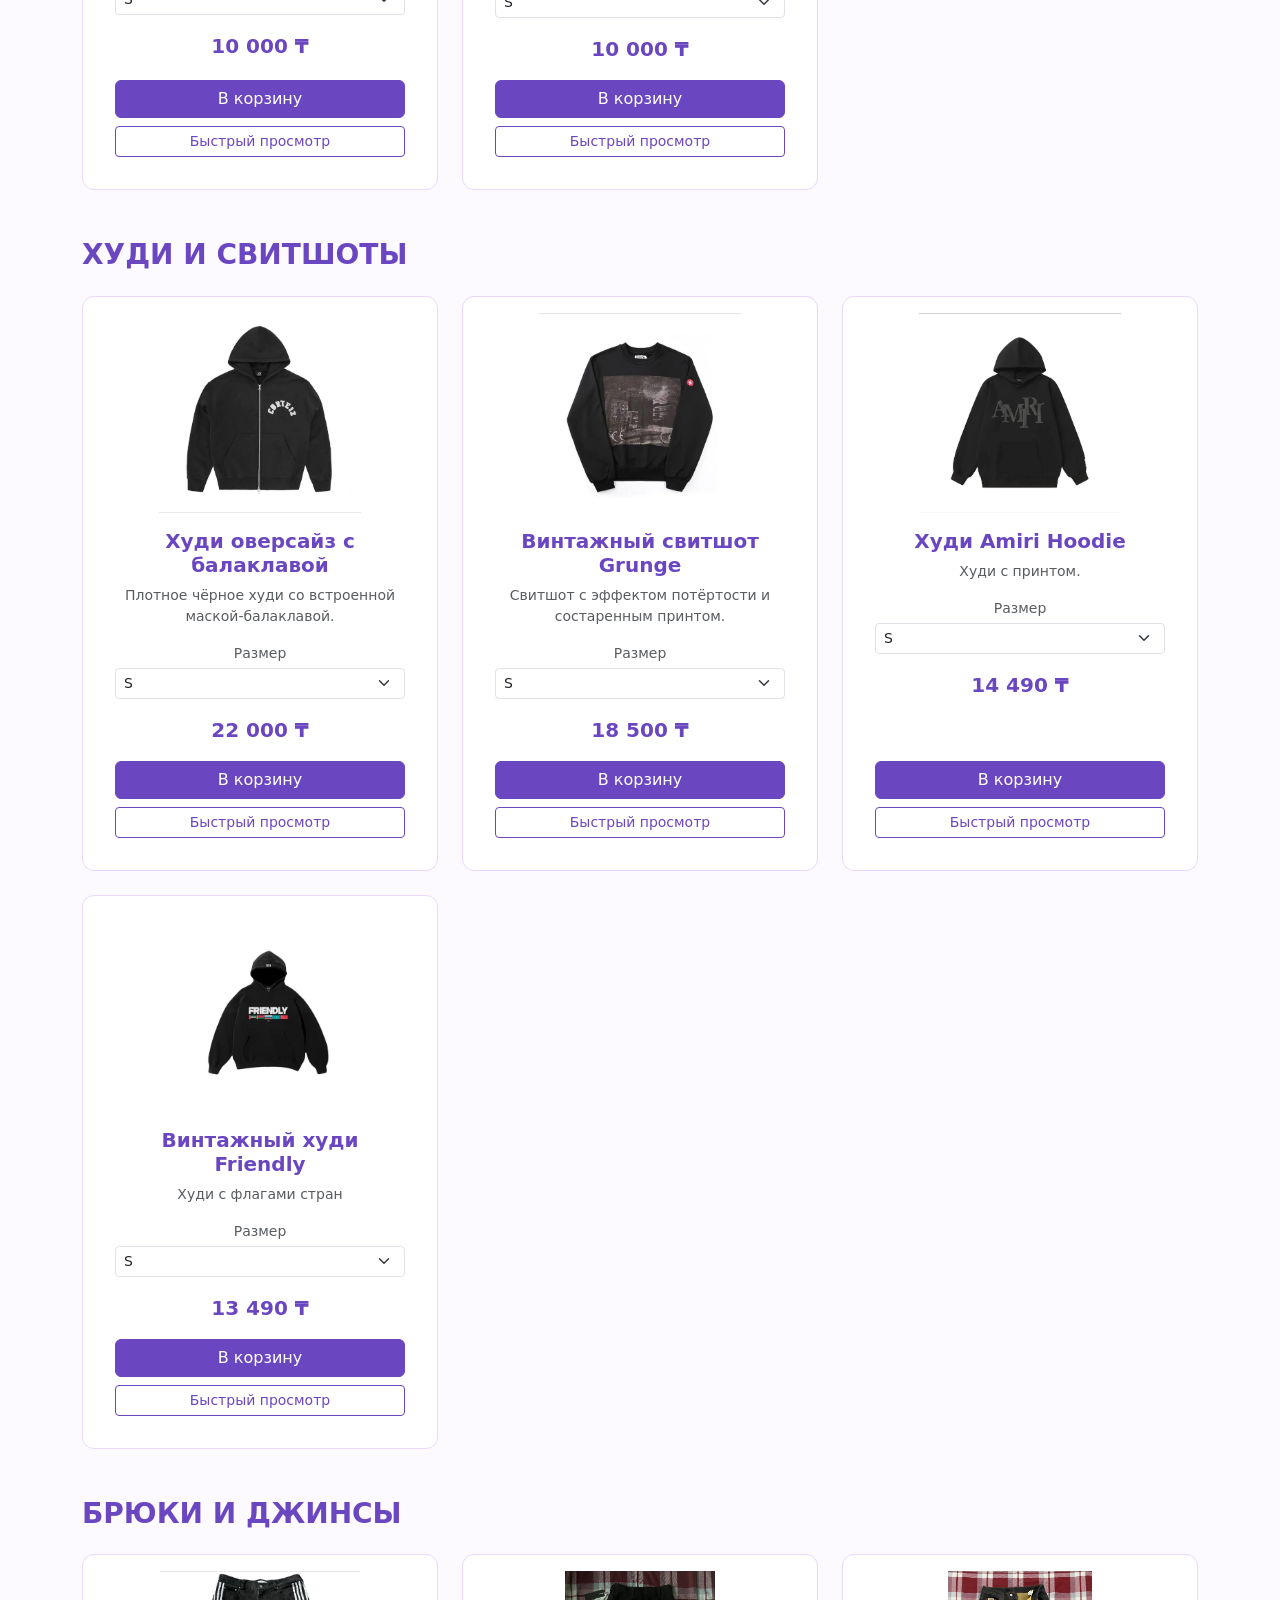
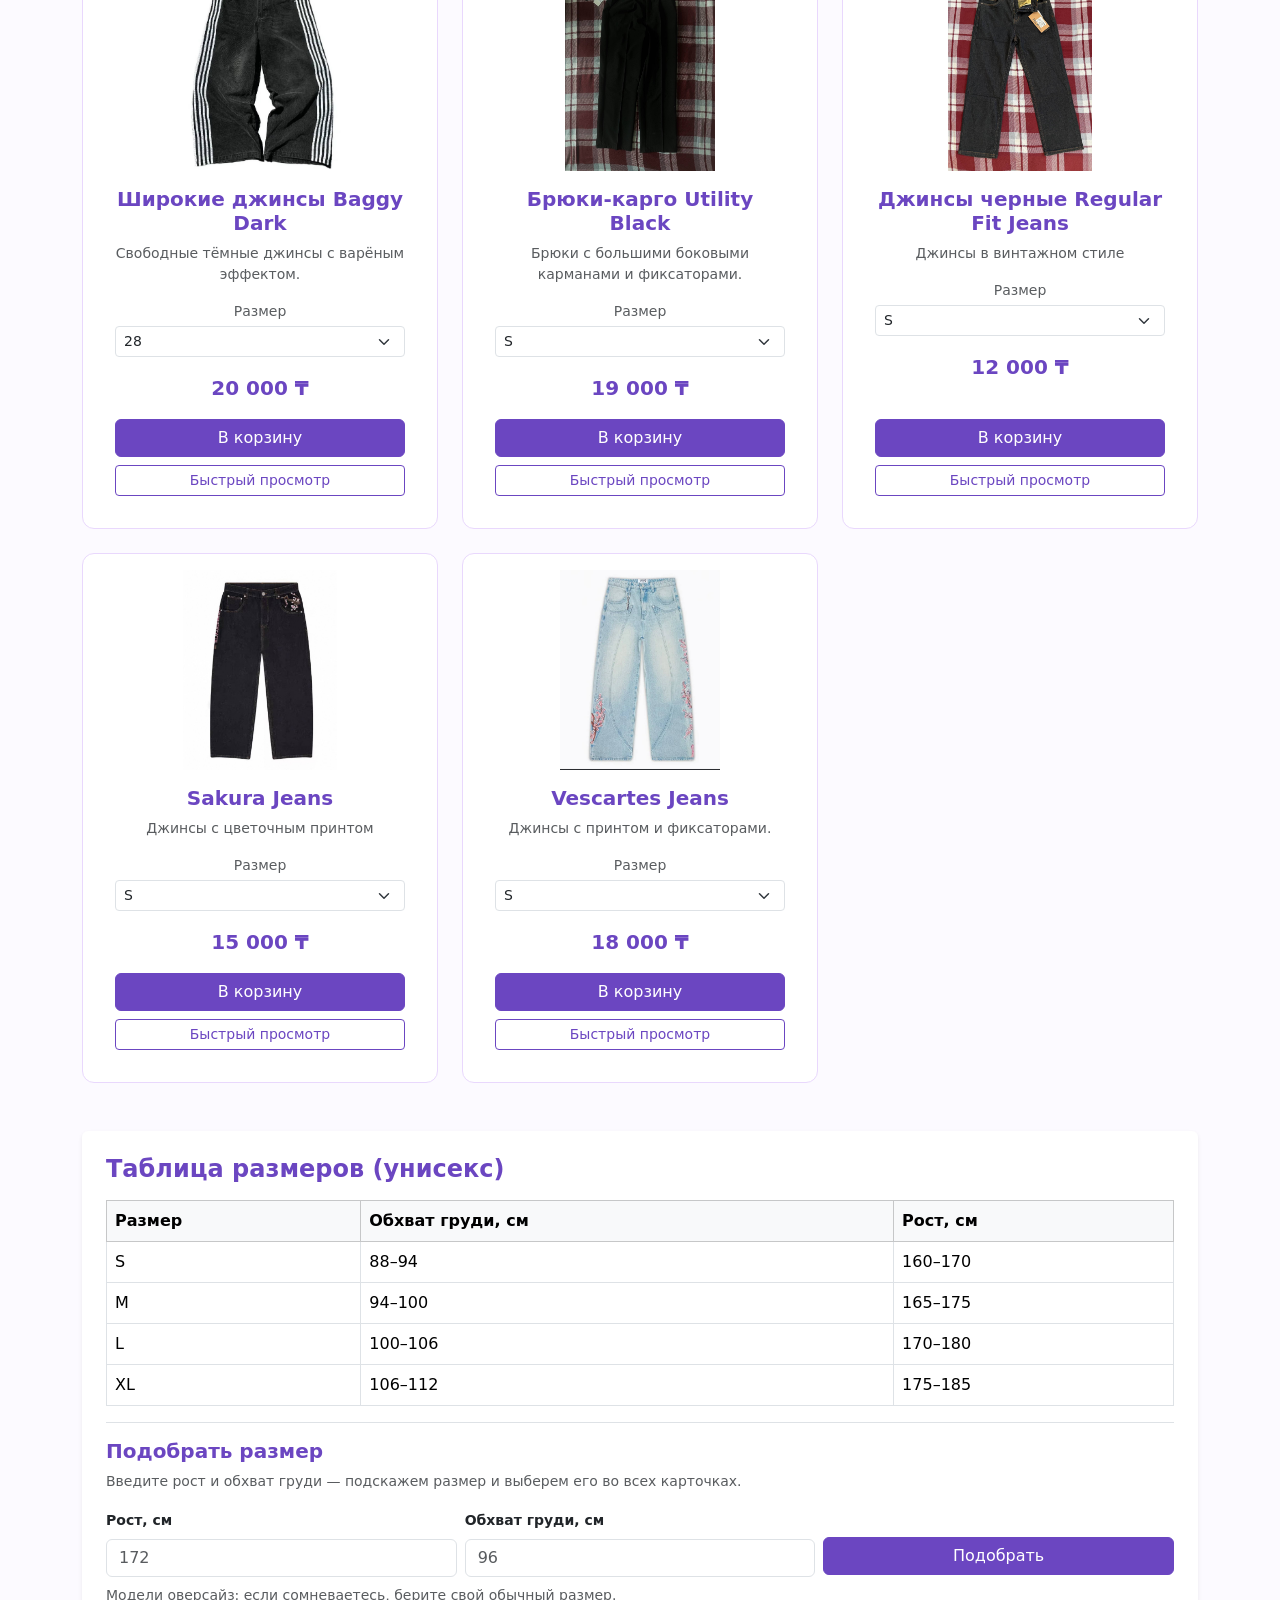
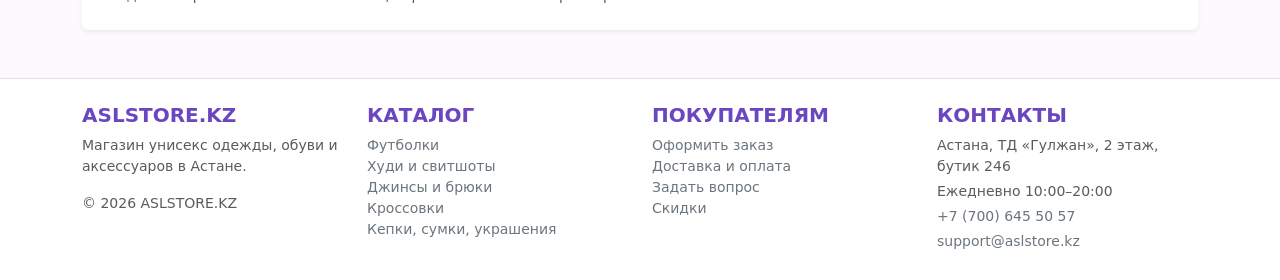
==== commit 34e362f3: "endterm" ====
--- a/asl/clothing.html
+++ b/asl/clothing.html
@@ -322,10 +322,15 @@
         </div>
     </footer>
 
-    <!-- JavaScript: корзина -->
-    <!-- jQuery 3.7.1 (CDN) — подключается ПЕРВЫМ, наши скрипты строго после него -->
-    <script src="https://code.jquery.com/jquery-3.7.1.min.js" defer></script>
+    <!-- Чистый JavaScript (без jQuery) -->
+    <script src="js/data.js" defer></script>
     <script src="js/main.js" defer></script>
     <script src="js/catalog.js" defer></script>
+    <script src="js/size-finder.js" defer></script>
+    <!-- jQuery-часть: сначала библиотека jQuery 3.7.1 с CDN, потом наши jQuery-файлы -->
+    <script src="https://code.jquery.com/jquery-3.7.1.min.js" defer></script>
+    <script src="js/gallery.js" defer></script>
+    <script src="js/minicart.js" defer></script>
+    <script src="js/quickview.js" defer></script>
 </body>
 </html>
